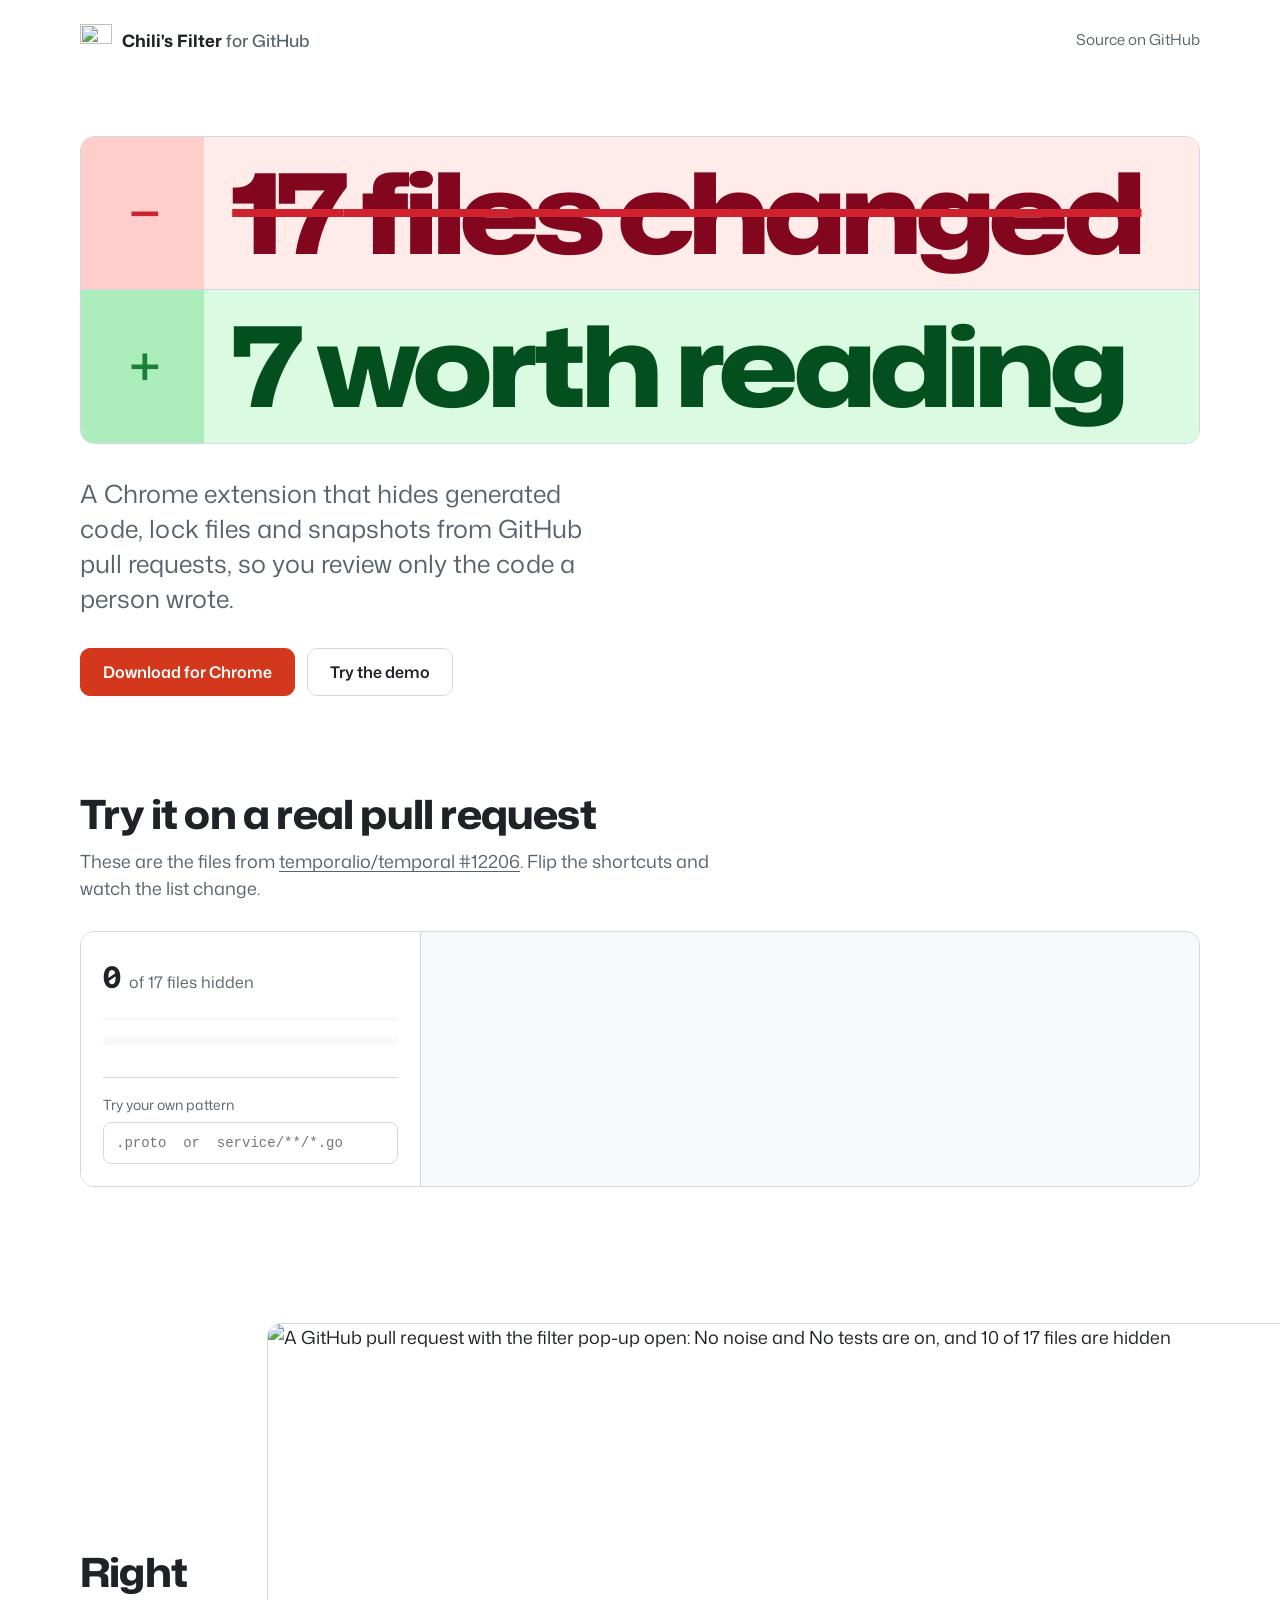
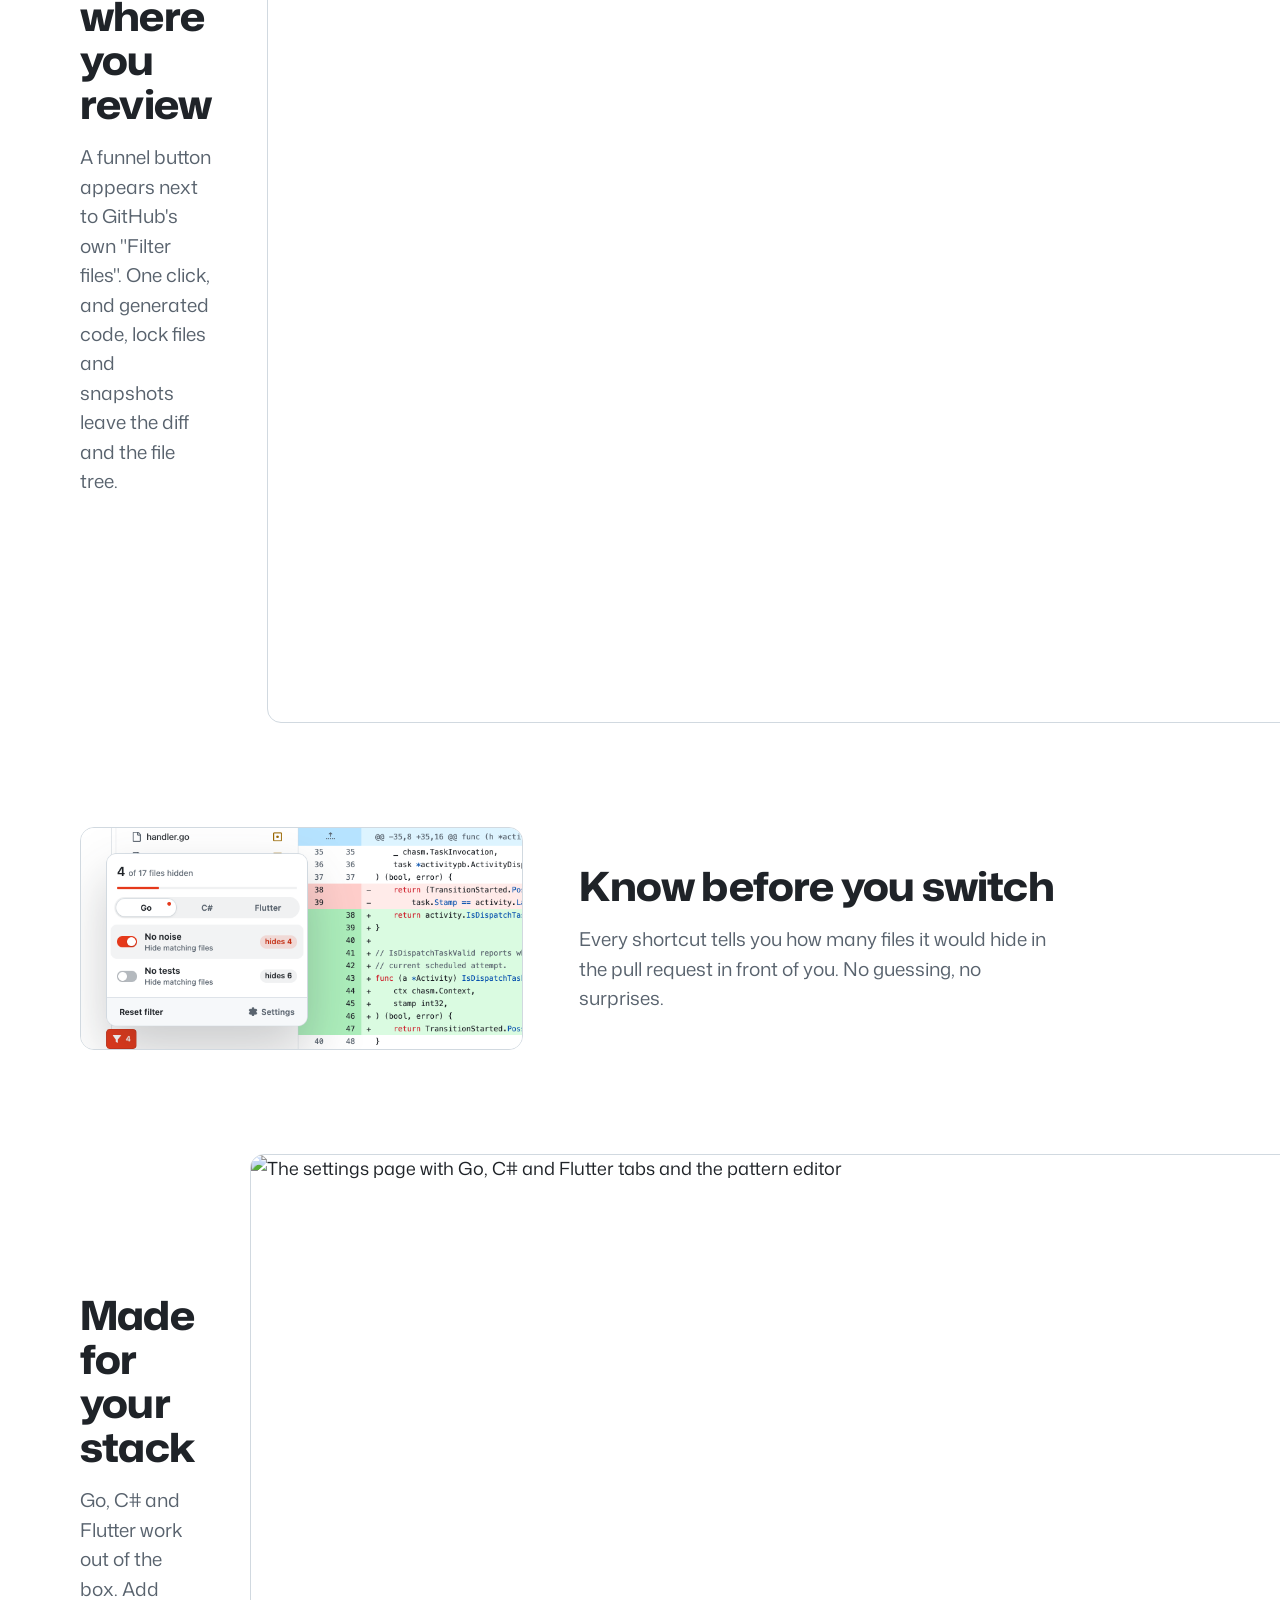
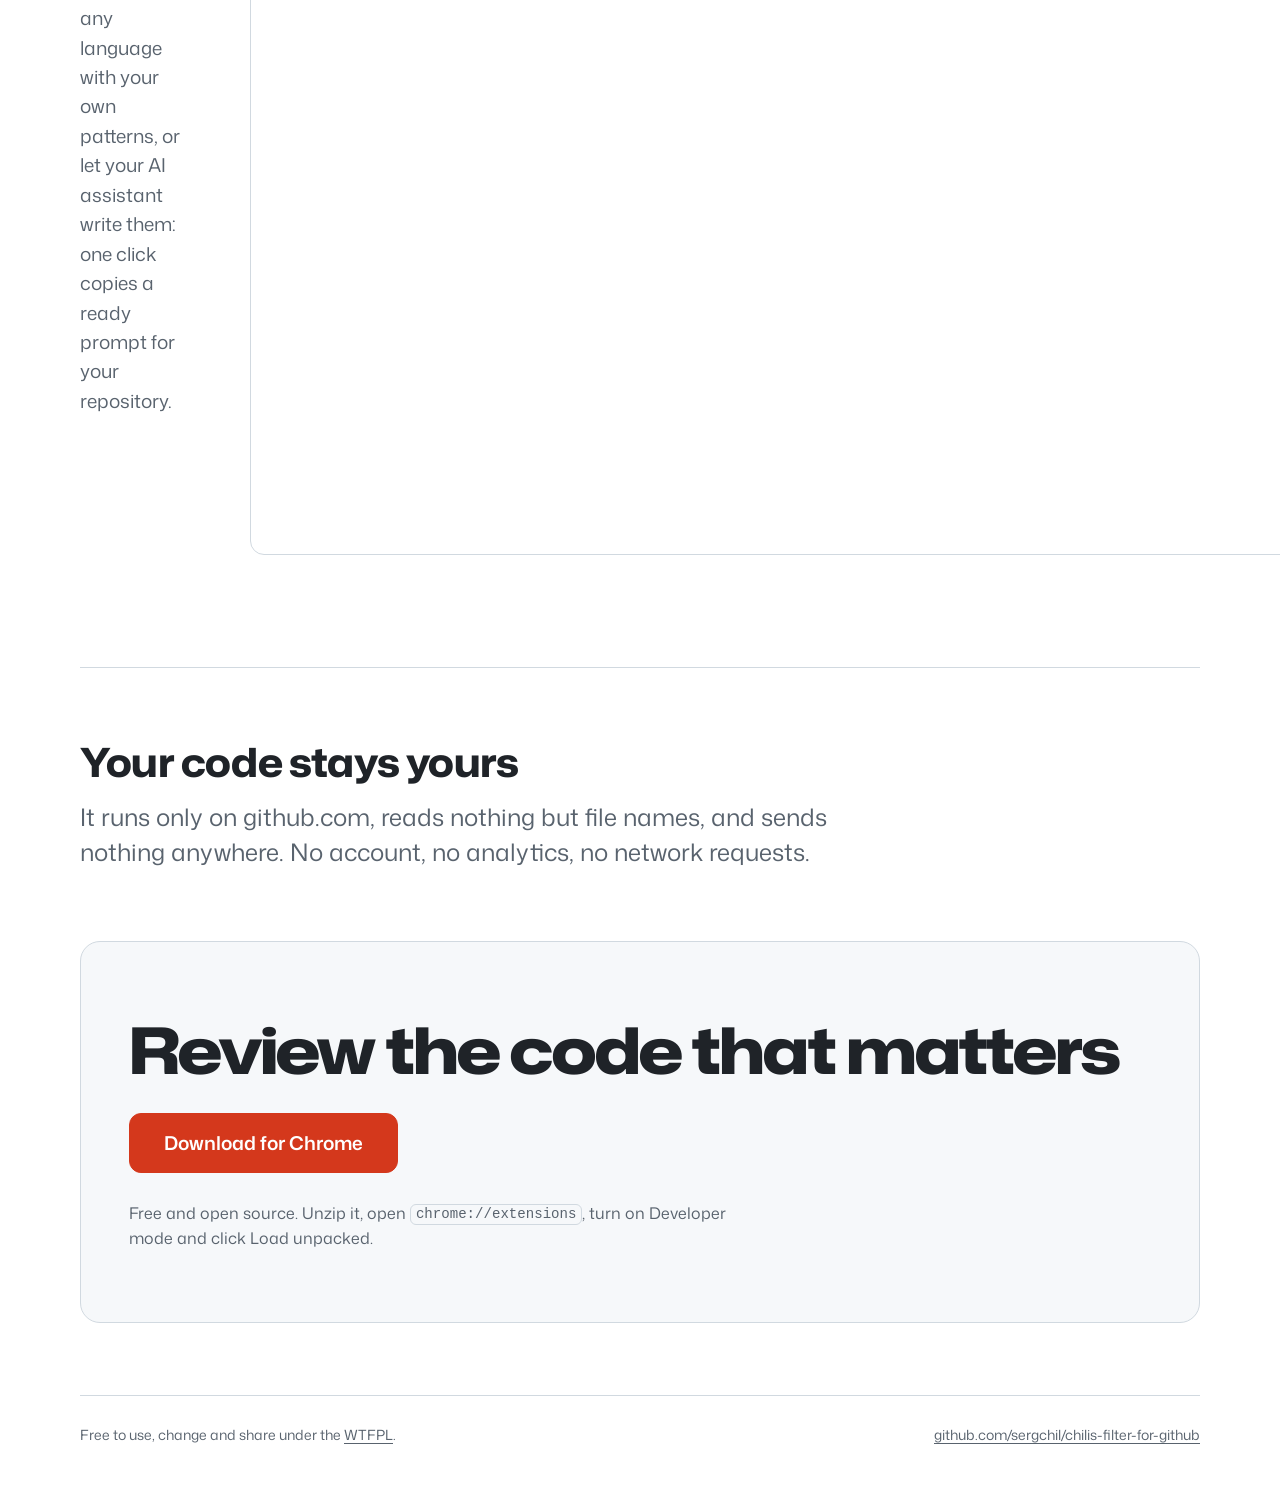
==== site/index.html @ 15dcffbd "Add a product page with a live demo, deployed to GitHub Pages The demo runs the extension's own shar" ====
<!doctype html>
<html lang="en">
<head>
  <meta charset="utf-8">
  <meta name="viewport" content="width=device-width, initial-scale=1">
  <title>Chili's Filter for GitHub</title>
  <meta name="description" content="A Chrome extension that hides generated code, lock files and snapshots from GitHub pull requests, so you review only the code a person wrote.">
  <link rel="icon" href="icons/icon.svg" type="image/svg+xml">
  <link rel="preconnect" href="https://fonts.googleapis.com">
  <link rel="preconnect" href="https://fonts.gstatic.com" crossorigin>
  <link href="https://fonts.googleapis.com/css2?family=Mona+Sans:wdth,wght@75..125,200..900&display=swap" rel="stylesheet">
  <link rel="stylesheet" href="style.css">
</head>
<body>
  <header class="top wrap">
    <a class="brand" href="./">
      <img src="icons/icon.svg" alt="" width="32" height="32">
      <span>Chili's Filter <span class="brand-for">for GitHub</span></span>
    </a>
    <a class="top-link" href="https://github.com/sergchil/chilis-filter-for-github">Source on GitHub</a>
  </header>

  <main>
    <section class="hero wrap" aria-labelledby="hero-title">
      <h1 id="hero-title" class="diff-title">
        <span class="diff-line del"><span class="sign" aria-hidden="true">−</span><span class="sr-only">Before: </span><span class="text"><span id="hero-total">17</span> files changed</span></span>
        <span class="diff-line add"><span class="sign" aria-hidden="true">+</span><span class="sr-only">After: </span><span class="text"><span id="hero-left">7</span> worth reading</span></span>
      </h1>
      <p class="lede">A Chrome extension that hides generated code, lock files and snapshots from GitHub pull requests, so you review only the code a person wrote.</p>
      <div class="actions">
        <a class="btn btn-primary" href="https://github.com/sergchil/chilis-filter-for-github/releases/latest">Download for Chrome</a>
        <a class="btn" href="#demo-title">Try the demo</a>
      </div>
    </section>

    <section class="demo wrap" aria-labelledby="demo-title">
      <div class="demo-head">
        <h2 id="demo-title">Try it on a real pull request</h2>
        <p>These are the files from <a id="demo-source" href="https://github.com/temporalio/temporal/pull/12206">temporalio/temporal #12206</a>. Flip the shortcuts and watch the list change.</p>
      </div>

      <div class="demo-box">
        <div class="panel" id="panel">
          <div class="panel-count" aria-live="polite"><b id="count-hidden">0</b> of <span id="count-total">17</span> files hidden</div>
          <div class="meter" aria-hidden="true"><span id="meter"></span></div>
          <div class="tabs" role="tablist" aria-label="Language" id="tabs"></div>
          <div class="rows" id="rows"></div>
          <label class="try">
            <span>Try your own pattern</span>
            <input id="custom" type="text" spellcheck="false" autocomplete="off" placeholder=".proto  or  service/**/*.go">
          </label>
        </div>

        <ol class="files" id="files" aria-label="Changed files"></ol>
      </div>
    </section>

    <section class="features wrap" aria-label="Features">
      <article class="feature">
        <div class="feature-text">
          <h2>Right where you review</h2>
          <p>A funnel button appears next to GitHub's own "Filter files". One click, and generated code, lock files and snapshots leave the diff and the file tree.</p>
        </div>
        <img src="screenshots/filtered.png" alt="A GitHub pull request with the filter pop-up open: No noise and No tests are on, and 10 of 17 files are hidden" width="1600" height="1000" loading="lazy">
      </article>

      <article class="feature">
        <div class="feature-text">
          <h2>Know before you switch</h2>
          <p>Every shortcut tells you how many files it would hide in the pull request in front of you. No guessing, no surprises.</p>
        </div>
        <img src="img/popup-close.png" alt="Close-up of the filter pop-up: No noise is on and hides 4 files, No tests would hide 6" width="1400" height="700" loading="lazy">
      </article>

      <article class="feature">
        <div class="feature-text">
          <h2>Made for your stack</h2>
          <p>Go, C# and Flutter work out of the box. Add any language with your own patterns, or let your AI assistant write them: one click copies a ready prompt for your repository.</p>
        </div>
        <img src="screenshots/settings.png" alt="The settings page with Go, C# and Flutter tabs and the pattern editor" width="1600" height="1000" loading="lazy">
      </article>
    </section>

    <section class="promise wrap" aria-labelledby="promise-title">
      <h2 id="promise-title">Your code stays yours</h2>
      <p>It runs only on github.com, reads nothing but file names, and sends nothing anywhere. No account, no analytics, no network requests.</p>
    </section>

    <section class="cta wrap" id="install" aria-labelledby="cta-title">
      <h2 id="cta-title">Review the code that matters</h2>
      <a class="btn btn-primary btn-big" href="https://github.com/sergchil/chilis-filter-for-github/releases/latest">Download for Chrome</a>
      <p class="cta-note">Free and open source. Unzip it, open <code>chrome://extensions</code>, turn on Developer mode and click Load unpacked.</p>
    </section>
  </main>

  <footer class="foot wrap">
    <span>Free to use, change and share under the <a href="https://github.com/sergchil/chilis-filter-for-github/blob/master/LICENSE">WTFPL</a>.</span>
    <a href="https://github.com/sergchil/chilis-filter-for-github">github.com/sergchil/chilis-filter-for-github</a>
  </footer>

  <script src="shared.js"></script>
  <script src="demo.js"></script>
</body>
</html>
---- site/style.css ----
/* GitHub's own palette for the page, chili red only for what you can press or switch. */
:root {
  --paper: #ffffff;
  --wash: #f6f8fa;
  --ink: #1f2328;
  --muted: #59636e;
  --rule: #d1d9e0;
  --chili: #d4381c;
  --chili-press: #b42d14;
  --chili-soft: #fff0ec;
  --del: #cf222e;
  --del-bg: #ffebe9;
  --del-sign: #ffcecb;
  --add: #1a7f37;
  --add-bg: #dafbe1;
  --add-sign: #aceebb;
  --sans: "Mona Sans", ui-sans-serif, system-ui, -apple-system, "Segoe UI", sans-serif;
  --mono: ui-monospace, SFMono-Regular, "SF Mono", Menlo, Consolas, monospace;
  --wrap: 1120px;
}

* { box-sizing: border-box; }
html { -webkit-text-size-adjust: 100%; scroll-behavior: smooth; }
body {
  margin: 0;
  background: var(--paper);
  color: var(--ink);
  font: 400 18px/1.55 var(--sans);
  font-variation-settings: "wdth" 100;
}
img { display: block; max-width: 100%; height: auto; }
a { color: inherit; text-underline-offset: 3px; }
a:focus-visible, button:focus-visible, input:focus-visible {
  outline: 2px solid var(--chili);
  outline-offset: 3px;
  border-radius: 6px;
}
code { font: 0.88em var(--mono); background: var(--wash); border: 1px solid var(--rule); border-radius: 6px; padding: 0.1em 0.35em; }
h1, h2 { margin: 0; font-weight: 750; letter-spacing: -0.02em; }
h2 { font-size: clamp(28px, 3.6vw, 40px); line-height: 1.1; font-variation-settings: "wdth" 112; }
p { margin: 0; }

.wrap { width: min(100% - 48px, var(--wrap)); margin-inline: auto; }
.sr-only { position: absolute; width: 1px; height: 1px; overflow: hidden; clip: rect(0 0 0 0); white-space: nowrap; }

/* ---------- top bar ---------- */
.top { display: flex; align-items: center; justify-content: space-between; padding: 24px 0; }
.brand { display: flex; align-items: center; gap: 10px; text-decoration: none; font-weight: 700; font-size: 17px; }
.brand-for { color: var(--muted); font-weight: 500; }
.top-link { font-size: 15px; color: var(--muted); text-decoration: none; }
.top-link:hover { color: var(--ink); text-decoration: underline; }

/* ---------- hero: the headline is a diff ---------- */
.hero { padding: 56px 0 72px; }
.diff-title {
  display: grid;
  font-size: clamp(44px, 9vw, 112px);
  line-height: 1;
  font-weight: 800;
  font-variation-settings: "wdth" 125;
  letter-spacing: -0.035em;
  border: 1px solid var(--rule);
  border-radius: 14px;
  overflow: hidden;
}
.diff-line { display: grid; grid-template-columns: 1.1em 1fr; align-items: center; }
.diff-line .sign {
  align-self: stretch;
  display: grid;
  place-items: center;
  font-size: 0.5em;
  font-weight: 500;
  font-variation-settings: "wdth" 100;
}
.diff-line .text { padding: 0.16em 0.3em 0.2em 0.25em; }
.del { background: var(--del-bg); color: #82071e; }
.del .sign { background: var(--del-sign); color: var(--del); }
.del .text { text-decoration: line-through; text-decoration-thickness: 0.07em; text-decoration-color: var(--del); }
.add { background: var(--add-bg); color: #044f1e; border-top: 1px solid var(--rule); }
.add .sign { background: var(--add-sign); color: var(--add); }

.lede { margin-top: 32px; max-width: 34ch; font-size: clamp(20px, 2.2vw, 25px); line-height: 1.4; color: var(--muted); }
.actions { display: flex; flex-wrap: wrap; gap: 12px; margin-top: 32px; }

.btn {
  display: inline-flex; align-items: center; justify-content: center;
  min-height: 48px; padding: 0 22px;
  border: 1px solid var(--rule); border-radius: 10px;
  background: var(--paper); color: var(--ink);
  font: 600 16px var(--sans); text-decoration: none;
}
.btn:hover { background: var(--wash); }
.btn-primary { background: var(--chili); border-color: var(--chili); color: #fff; }
.btn-primary:hover { background: var(--chili-press); border-color: var(--chili-press); }
.btn-big { min-height: 60px; padding: 0 34px; font-size: 19px; border-radius: 12px; }

/* One load moment: the old count is struck out, then the new line lands. */
@media (prefers-reduced-motion: no-preference) {
  .del .text { animation: strike 0.7s 0.3s both cubic-bezier(.6,0,.2,1); }
  .add { animation: land 0.6s 0.95s both cubic-bezier(.2,.8,.2,1); }
  @keyframes strike { from { text-decoration-color: transparent; } to { text-decoration-color: var(--del); } }
  @keyframes land { from { opacity: 0; transform: translateY(-12px); } to { opacity: 1; transform: none; } }
}

/* ---------- live demo ---------- */
.demo { padding: 24px 0 96px; }
.demo-head { max-width: 60ch; margin-bottom: 28px; }
.demo-head p { margin-top: 12px; color: var(--muted); }

.demo-box {
  display: grid;
  grid-template-columns: 340px 1fr;
  gap: 0;
  border: 1px solid var(--rule);
  border-radius: 14px;
  overflow: hidden;
  background: var(--wash);
}

.demo-box > * { min-width: 0; }
.panel { padding: 22px; background: var(--paper); border-right: 1px solid var(--rule); display: flex; flex-direction: column; gap: 16px; }
.panel-count { font-size: 16px; color: var(--muted); }
.panel-count b { font-size: 30px; color: var(--ink); font-weight: 750; margin-right: 4px; font-variant-numeric: tabular-nums; }
.meter { height: 4px; border-radius: 4px; background: var(--wash); overflow: hidden; }
.meter span { display: block; height: 100%; width: 0; background: var(--chili); transition: width 0.35s ease; }

.tabs { display: flex; padding: 4px; gap: 4px; background: var(--wash); border-radius: 10px; }
.tab {
  flex: 1; min-width: 0; min-height: 36px; border: 0; border-radius: 7px; background: transparent;
  font: 600 15px var(--sans); color: var(--muted); cursor: pointer;
}
.tab[aria-selected="true"] { background: var(--paper); color: var(--ink); box-shadow: 0 0 0 1px var(--rule); }

.rows { display: flex; flex-direction: column; gap: 4px; }
.row {
  display: grid; grid-template-columns: auto 1fr auto; align-items: center; gap: 12px;
  width: 100%; padding: 10px; border: 0; border-radius: 10px; background: transparent;
  text-align: left; font: inherit; color: inherit; cursor: pointer;
}
.row:hover { background: var(--wash); }
.switch { position: relative; width: 38px; height: 22px; border-radius: 22px; background: #c8d1da; transition: background 0.2s; }
.switch::after {
  content: ""; position: absolute; top: 3px; left: 3px; width: 16px; height: 16px; border-radius: 50%;
  background: #fff; box-shadow: 0 1px 2px rgba(31, 35, 40, 0.25); transition: transform 0.2s;
}
.row.is-on .switch { background: var(--chili); }
.row.is-on .switch::after { transform: translateX(16px); }
.row-text { display: flex; flex-direction: column; line-height: 1.25; }
.row-label { font-weight: 650; font-size: 16px; }
.row-sub { font-size: 13px; color: var(--muted); }
.row-count { font-size: 13px; font-weight: 600; padding: 3px 9px; border-radius: 20px; background: var(--wash); color: var(--ink); white-space: nowrap; }
.row.is-on .row-count { background: var(--chili-soft); color: var(--chili-press); }
.row-count.is-zero { color: var(--muted); font-weight: 500; }

.try { display: flex; flex-direction: column; gap: 6px; margin-top: auto; padding-top: 16px; border-top: 1px solid var(--rule); font-size: 14px; color: var(--muted); }
.try input {
  width: 100%; min-height: 42px; padding: 0 12px; border: 1px solid var(--rule); border-radius: 8px;
  font: 14px var(--mono); color: var(--ink); background: var(--paper);
}

.files { list-style: none; margin: 0; padding: 14px; font: 14px/1.4 var(--mono); }
.file {
  display: flex; min-width: 0; padding: 9px 12px; margin-bottom: 4px;
  background: var(--paper); border: 1px solid var(--rule); border-radius: 8px;
  max-height: 60px; overflow: hidden;
  transition: max-height 0.3s ease, opacity 0.25s ease, padding 0.3s ease, margin 0.3s ease, border-color 0.3s;
}
.file-dir { color: var(--muted); overflow: hidden; text-overflow: ellipsis; white-space: nowrap; flex: 0 1 auto; min-width: 0; }
.file-name { flex: 0 0 auto; font-weight: 600; }
.file.is-hidden { max-height: 0; opacity: 0; padding-block: 0; margin-bottom: 0; border-color: transparent; }

/* ---------- features ---------- */
.features { display: flex; flex-direction: column; gap: 104px; padding: 40px 0 112px; }
.feature { display: grid; grid-template-columns: 5fr 7fr; gap: 56px; align-items: center; }
.feature:nth-child(even) .feature-text { order: 2; }
.feature-text p { margin-top: 16px; color: var(--muted); max-width: 40ch; font-size: 19px; }
.feature img { border: 1px solid var(--rule); border-radius: 14px; }

/* ---------- promise and closing call ---------- */
.promise { padding: 72px 0; border-top: 1px solid var(--rule); }
.promise p { margin-top: 16px; max-width: 52ch; font-size: clamp(20px, 2.2vw, 24px); line-height: 1.45; color: var(--muted); }

.cta {
  margin-bottom: 72px; padding: 72px 48px;
  display: flex; flex-direction: column; align-items: flex-start; gap: 28px;
  background: var(--wash); border: 1px solid var(--rule); border-radius: 20px;
}
.cta h2 { font-size: clamp(36px, 5.5vw, 64px); font-variation-settings: "wdth" 125; font-weight: 800; letter-spacing: -0.03em; }
.cta-note { color: var(--muted); font-size: 16px; max-width: 60ch; }

.foot { display: flex; flex-wrap: wrap; justify-content: space-between; gap: 12px; padding: 28px 0 40px; border-top: 1px solid var(--rule); font-size: 14px; color: var(--muted); }

/* ---------- small screens ---------- */
@media (max-width: 860px) {
  .demo-box { grid-template-columns: minmax(0, 1fr); }
  .panel { border-right: 0; border-bottom: 1px solid var(--rule); }
  .feature { grid-template-columns: 1fr; gap: 24px; }
  .feature:nth-child(even) .feature-text { order: 0; }
  .features { gap: 72px; }
  .cta { padding: 48px 24px; }
}
@media (max-width: 520px) {
  body { font-size: 17px; }
  .hero { padding: 24px 0 48px; }
  .files { font-size: 12.5px; }
}
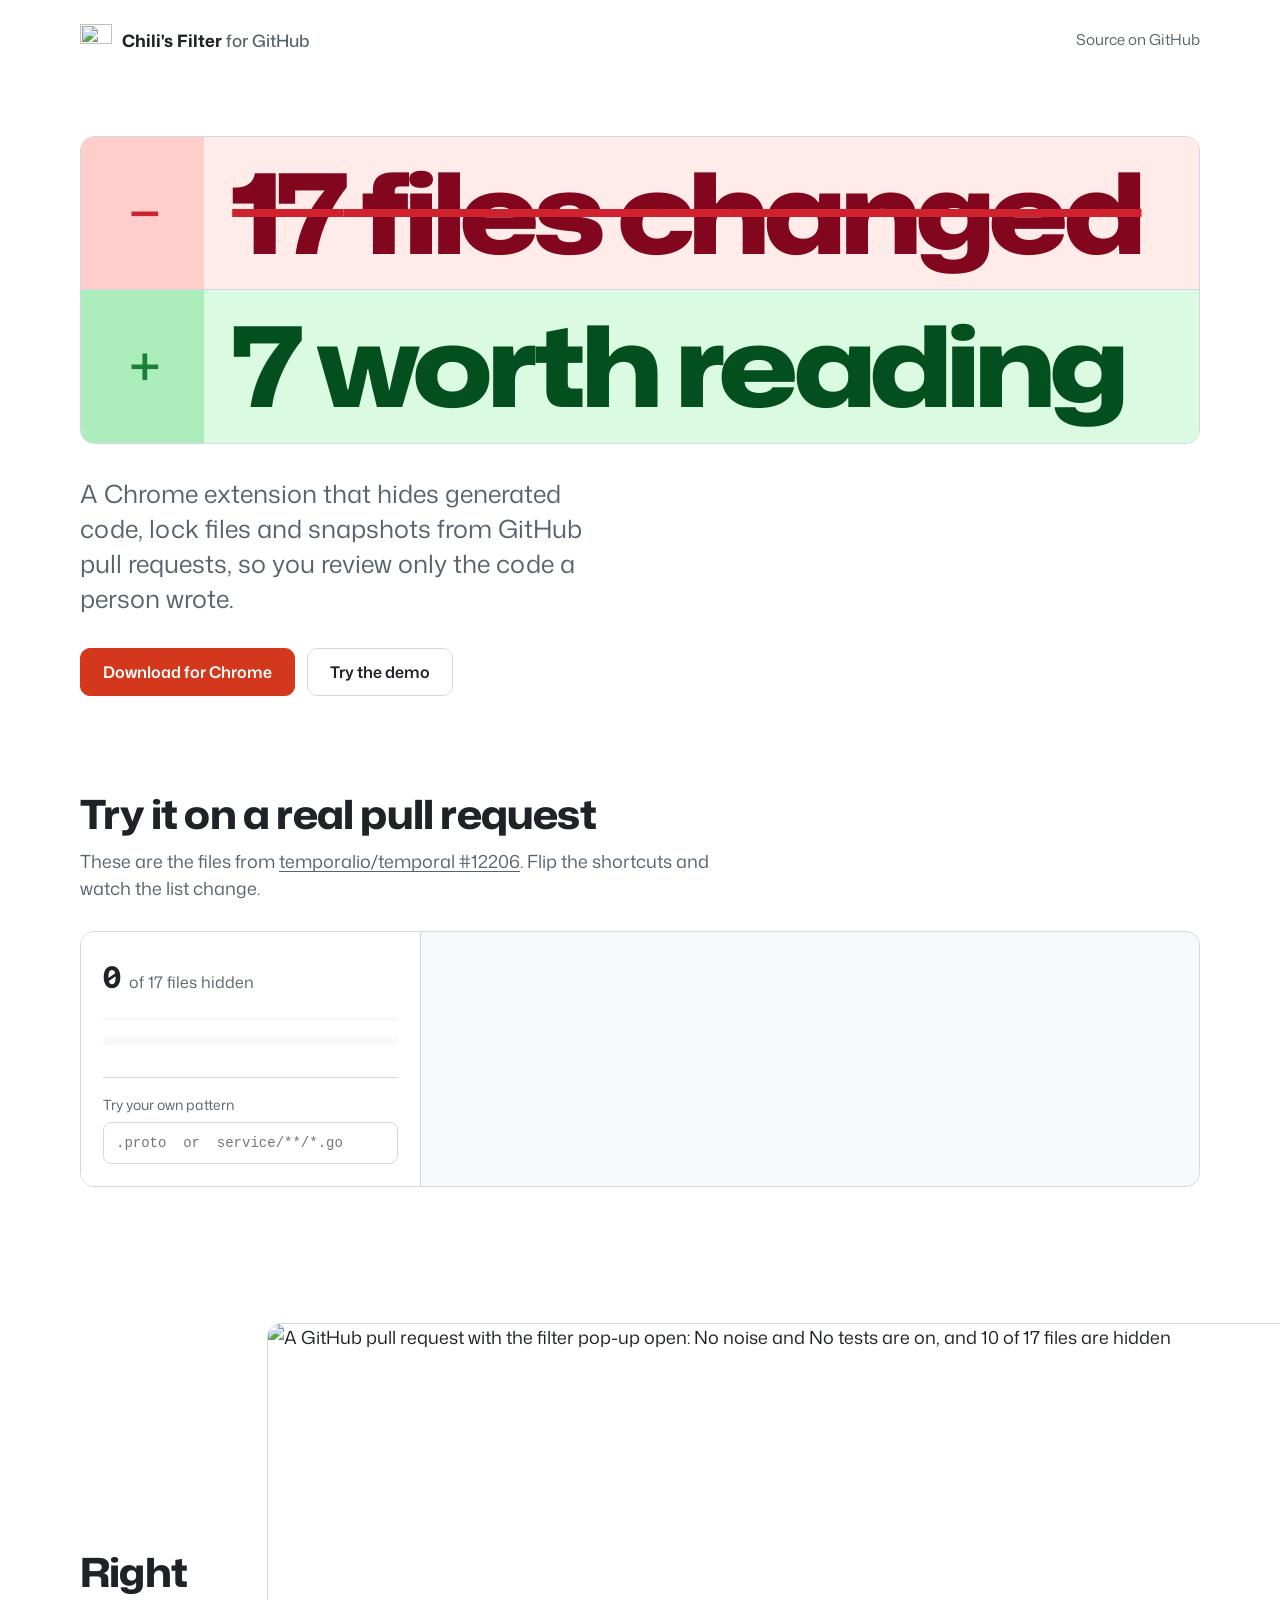
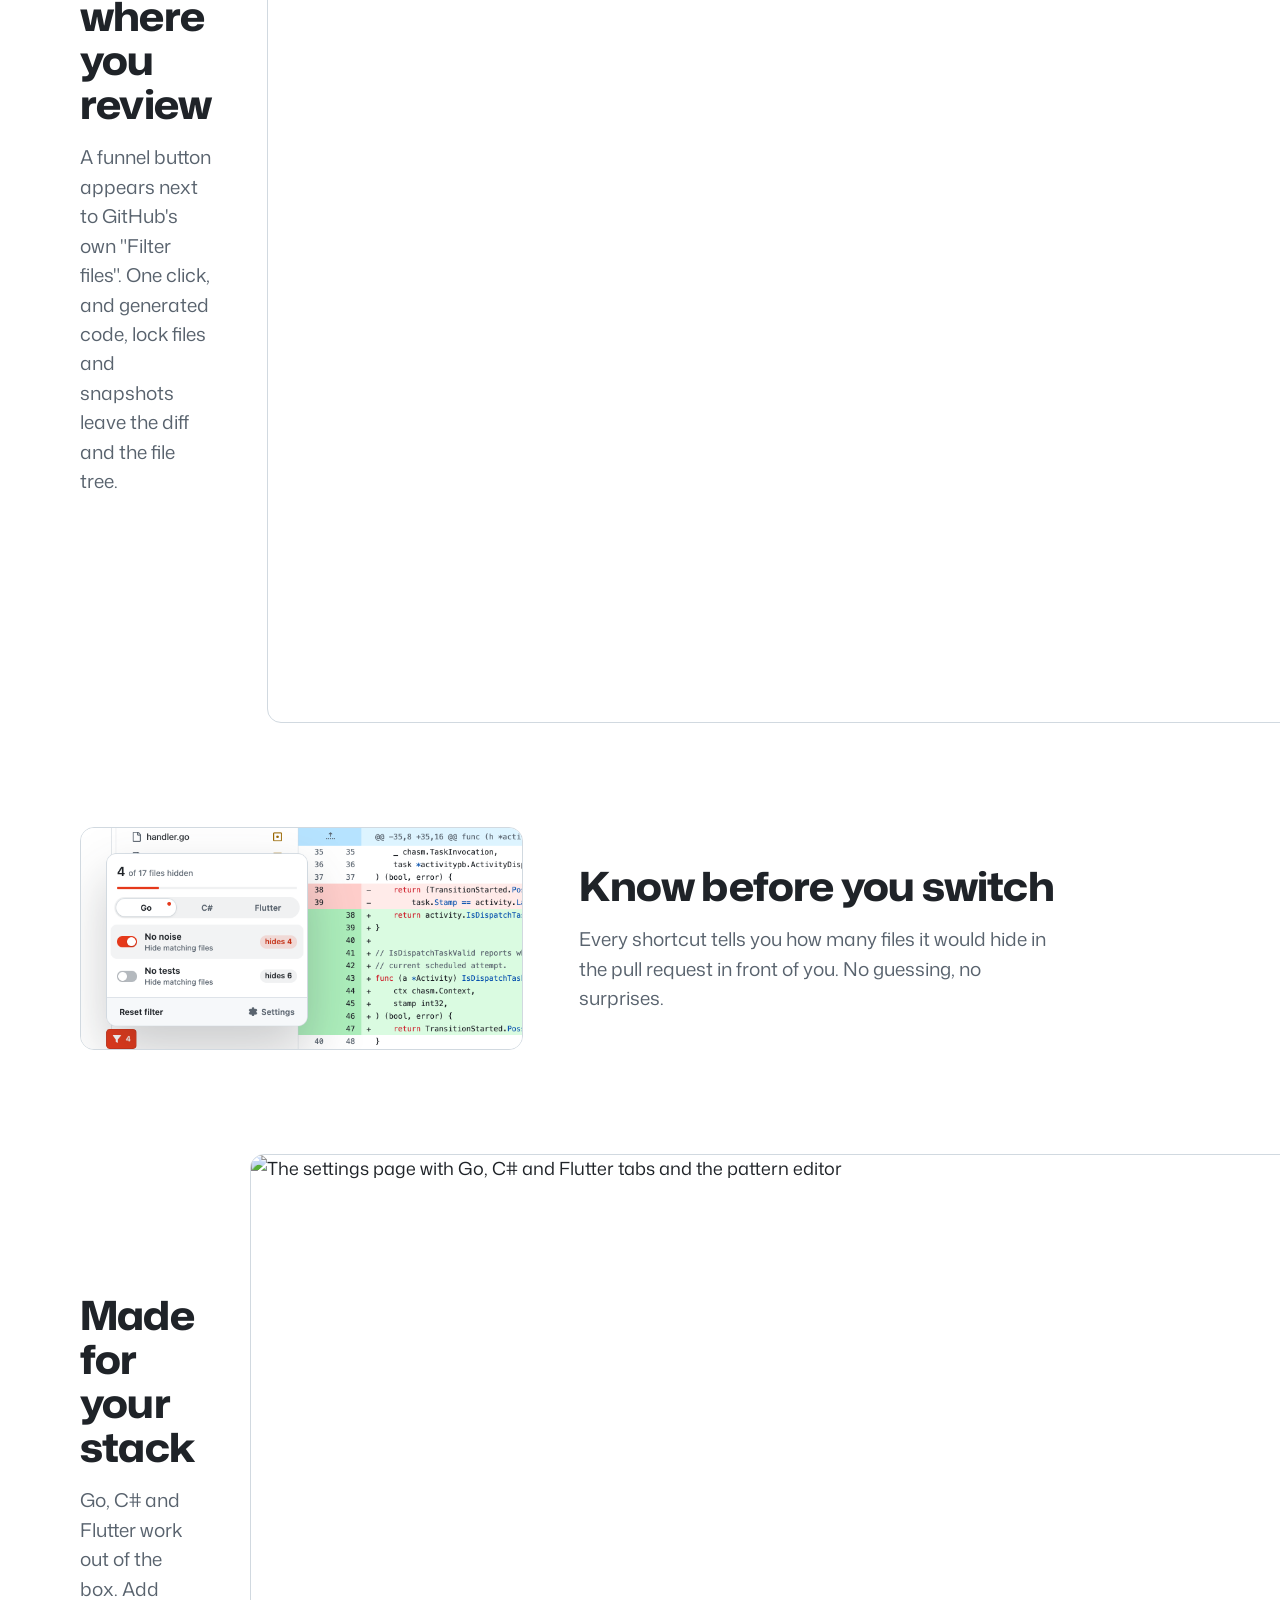
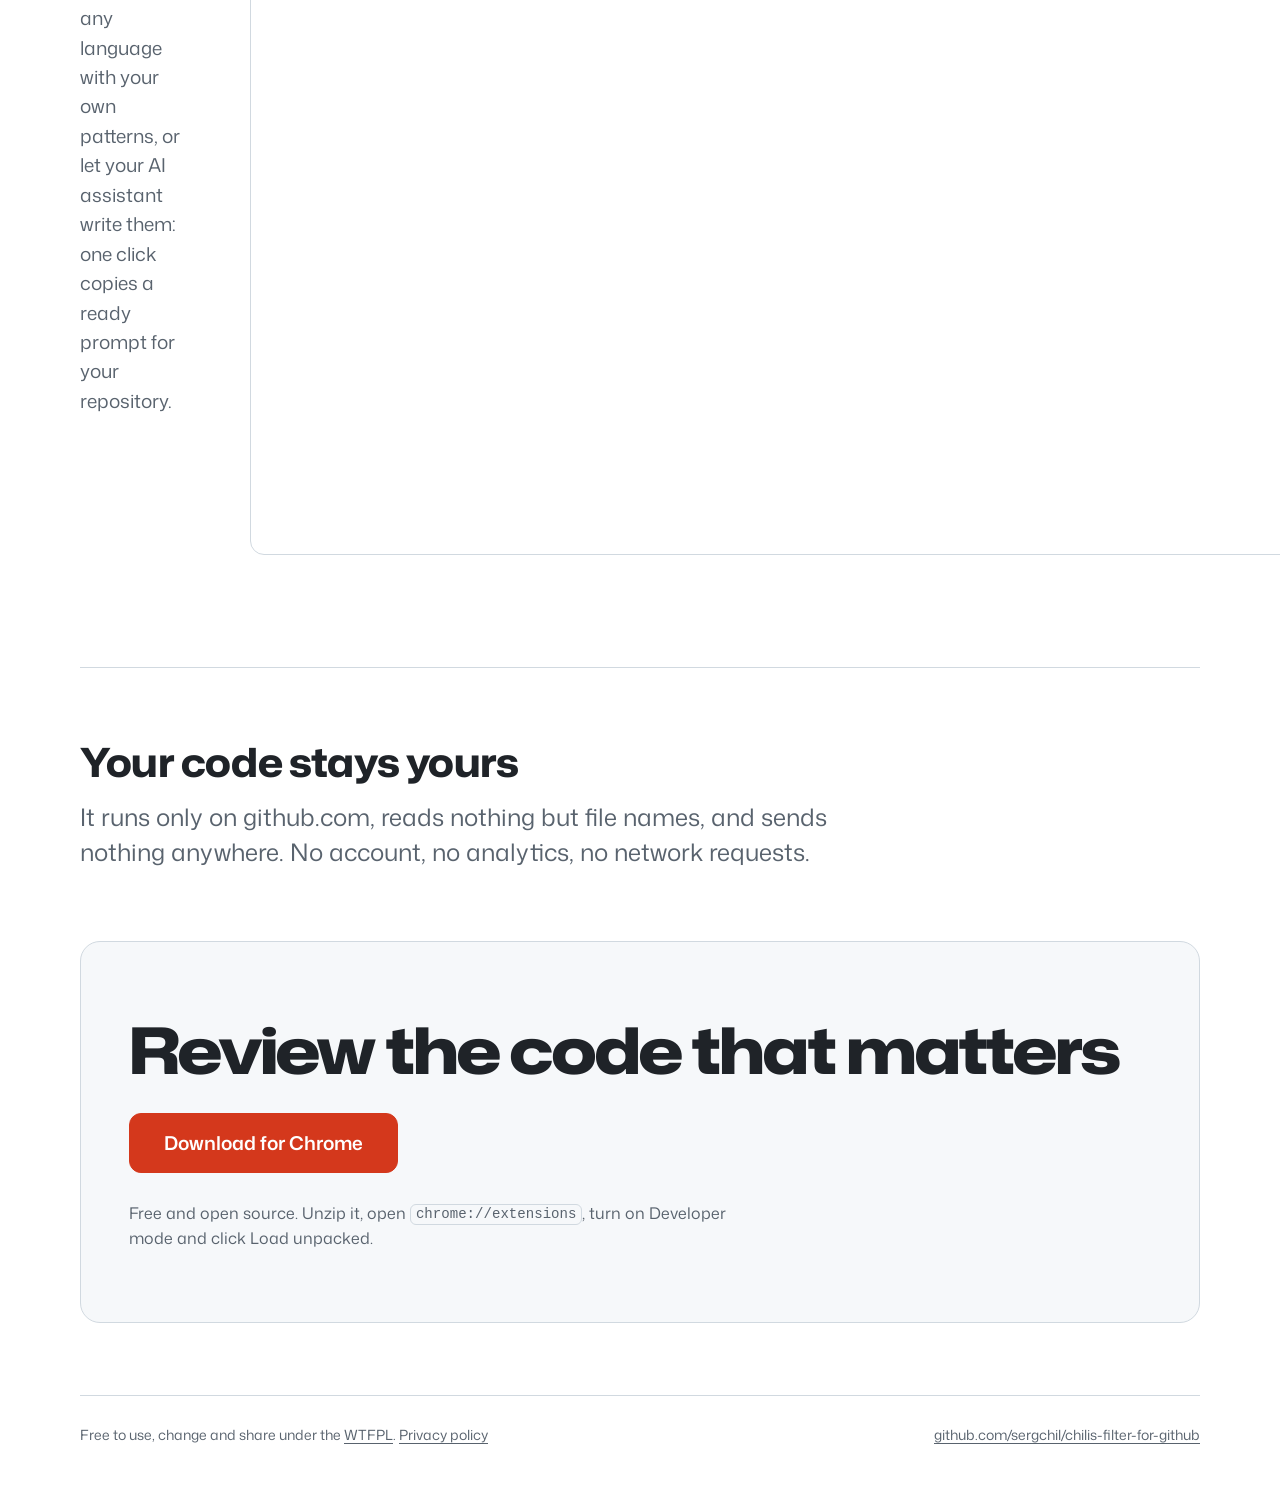
==== commit f220df03: "Add a privacy policy page and the Chrome Web Store listing assets Co-Authored-By: Claude <noreply@an" ====
--- a/site/index.html
+++ b/site/index.html
@@ -94,7 +94,7 @@
   </main>
 
   <footer class="foot wrap">
-    <span>Free to use, change and share under the <a href="https://github.com/sergchil/chilis-filter-for-github/blob/master/LICENSE">WTFPL</a>.</span>
+    <span>Free to use, change and share under the <a href="https://github.com/sergchil/chilis-filter-for-github/blob/master/LICENSE">WTFPL</a>. <a href="privacy.html">Privacy policy</a></span>
     <a href="https://github.com/sergchil/chilis-filter-for-github">github.com/sergchil/chilis-filter-for-github</a>
   </footer>
 
--- a/site/style.css
+++ b/site/style.css
@@ -204,3 +204,10 @@
   .hero { padding: 24px 0 48px; }
   .files { font-size: 12.5px; }
 }
+
+/* ---------- privacy policy ---------- */
+.legal { max-width: 68ch; padding: 40px 0 96px; }
+.legal h1 { font-size: clamp(36px, 5vw, 56px); font-variation-settings: "wdth" 120; }
+.legal h2 { font-size: 24px; margin-top: 40px; font-variation-settings: "wdth" 100; }
+.legal p { margin-top: 12px; color: var(--muted); }
+.legal .legal-date { font-size: 15px; }
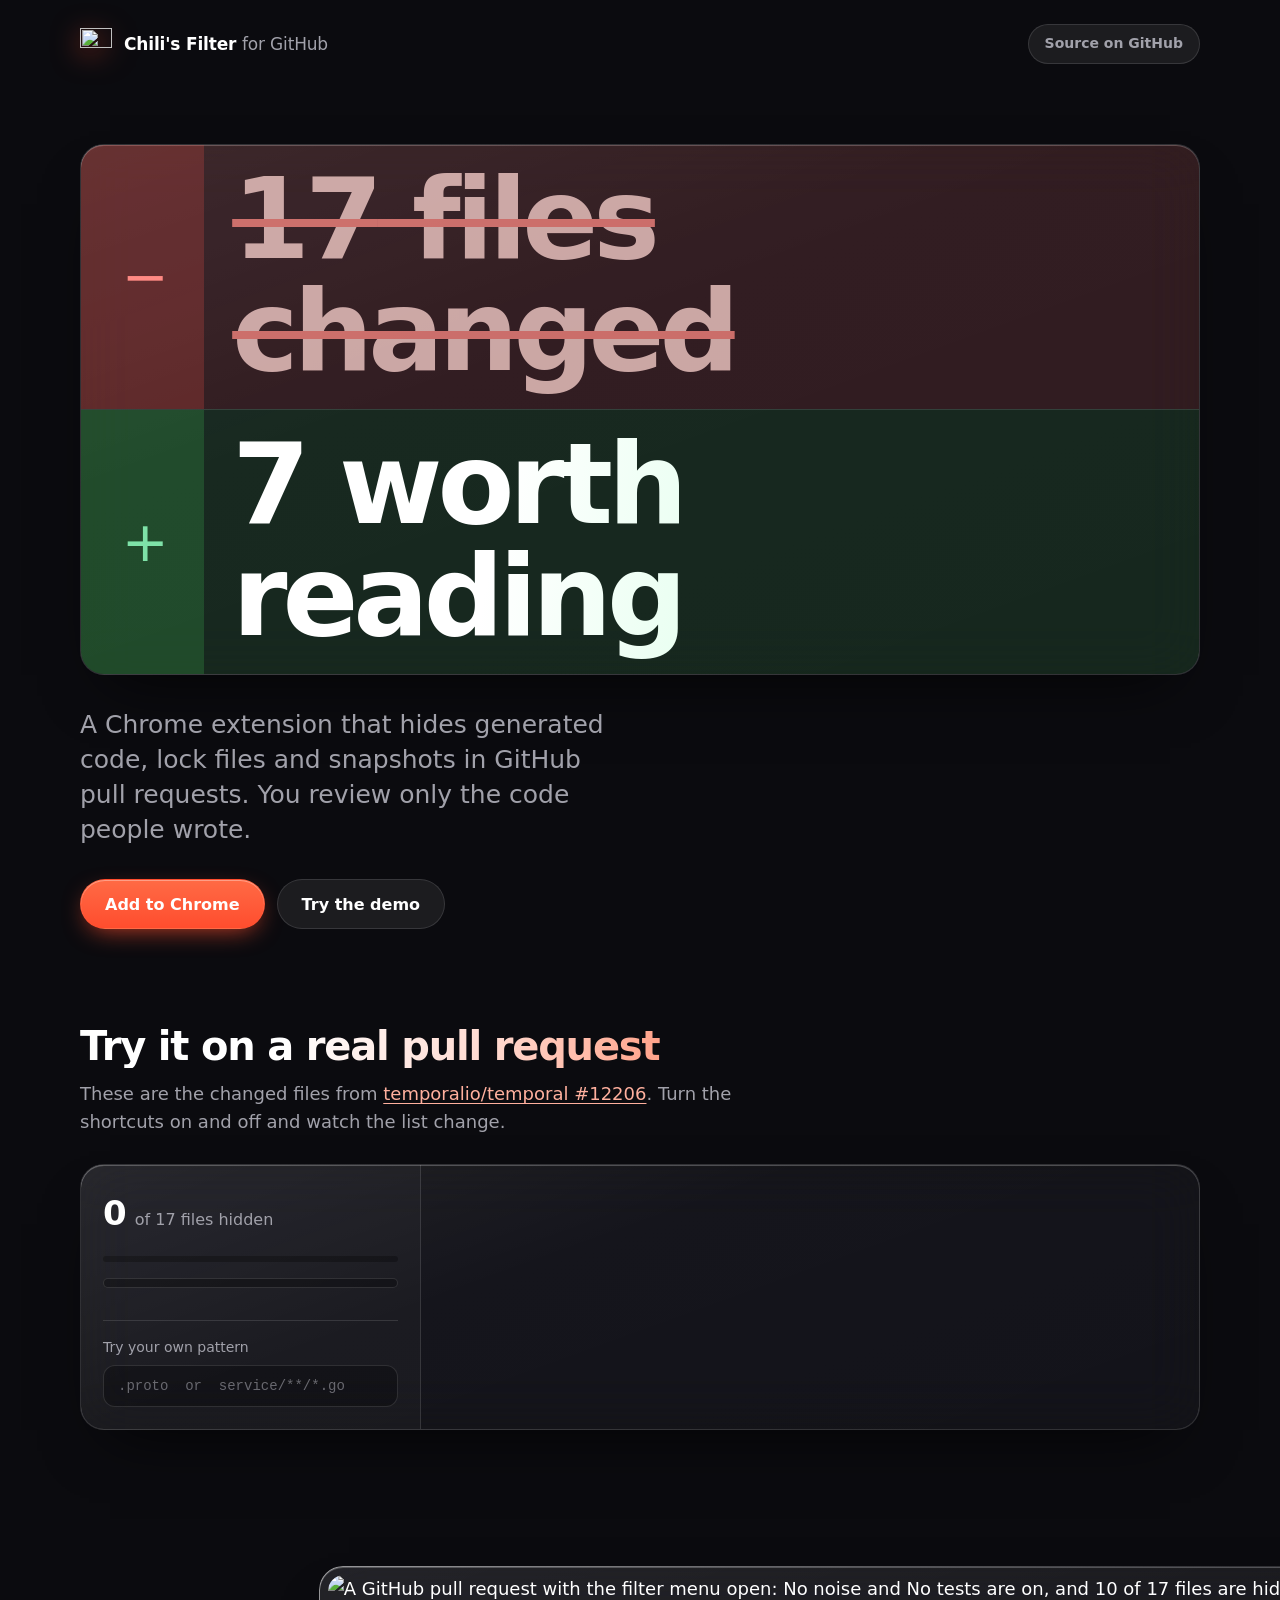
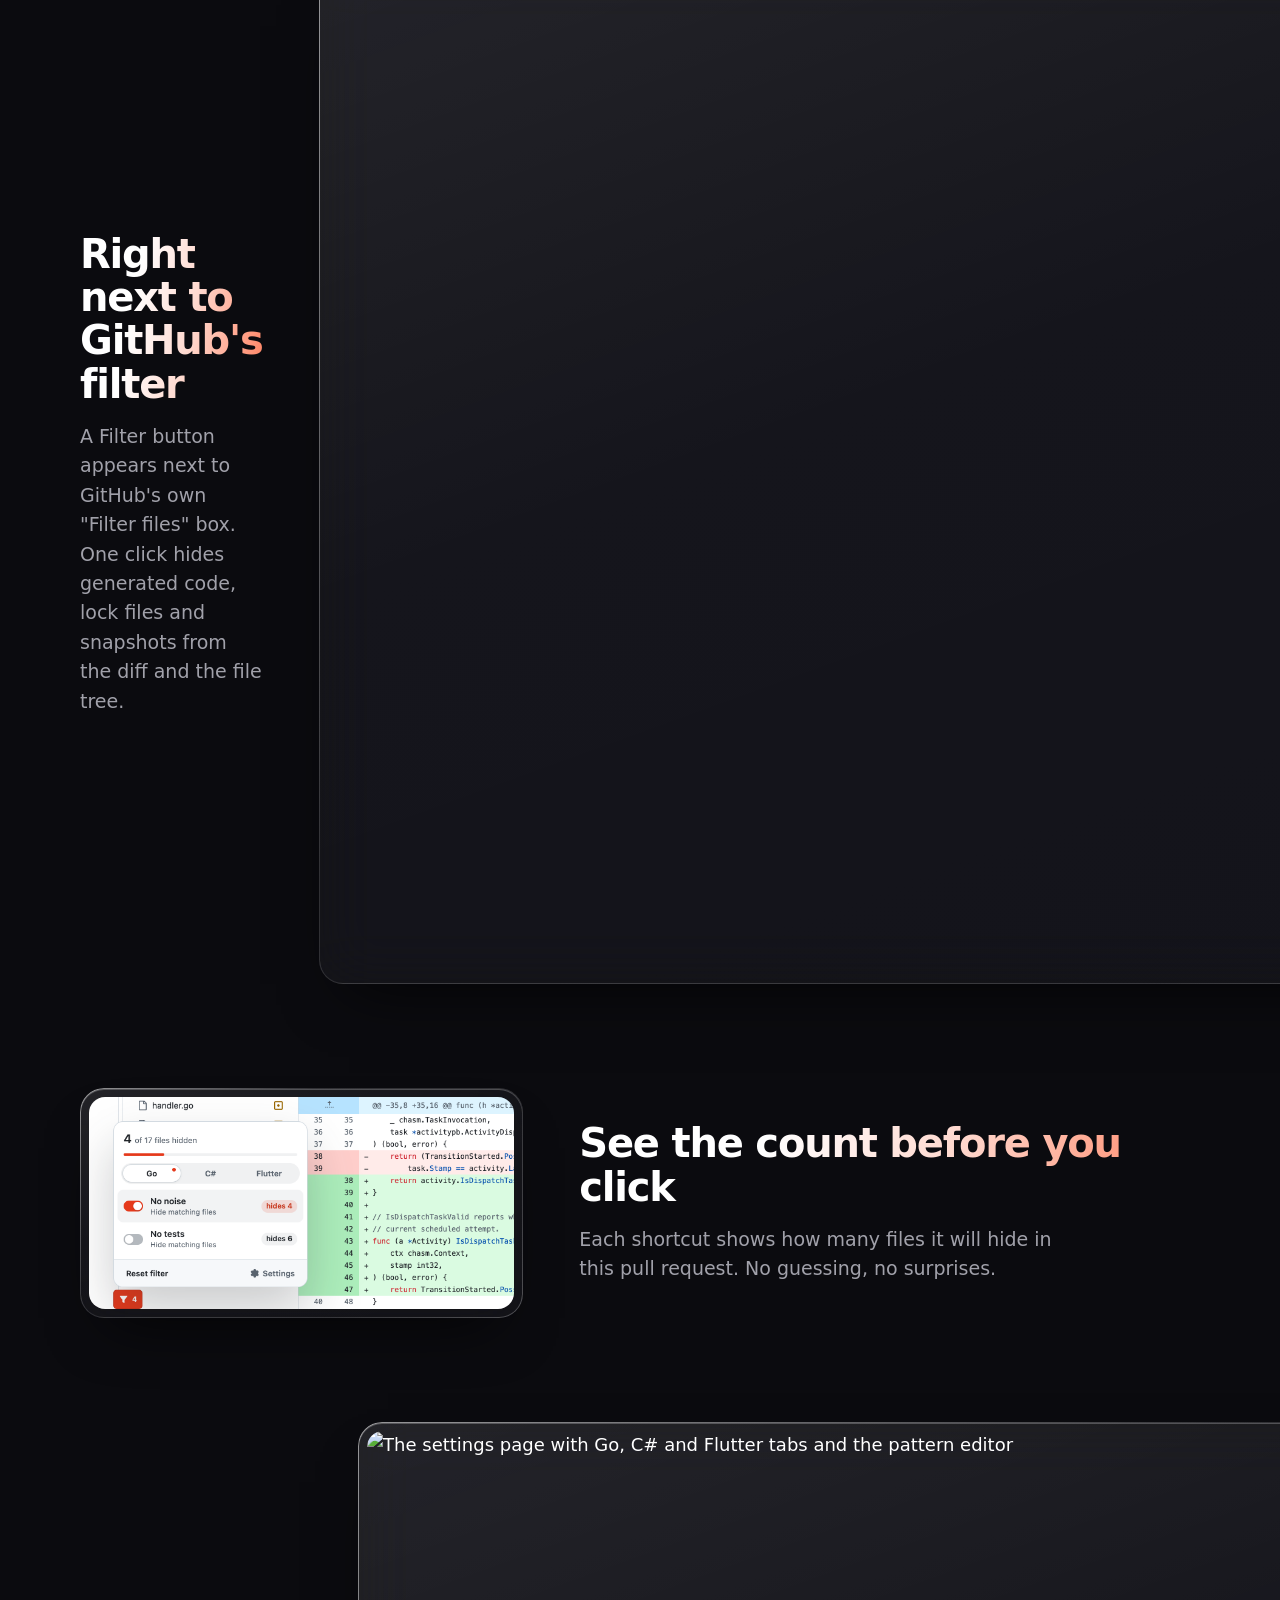
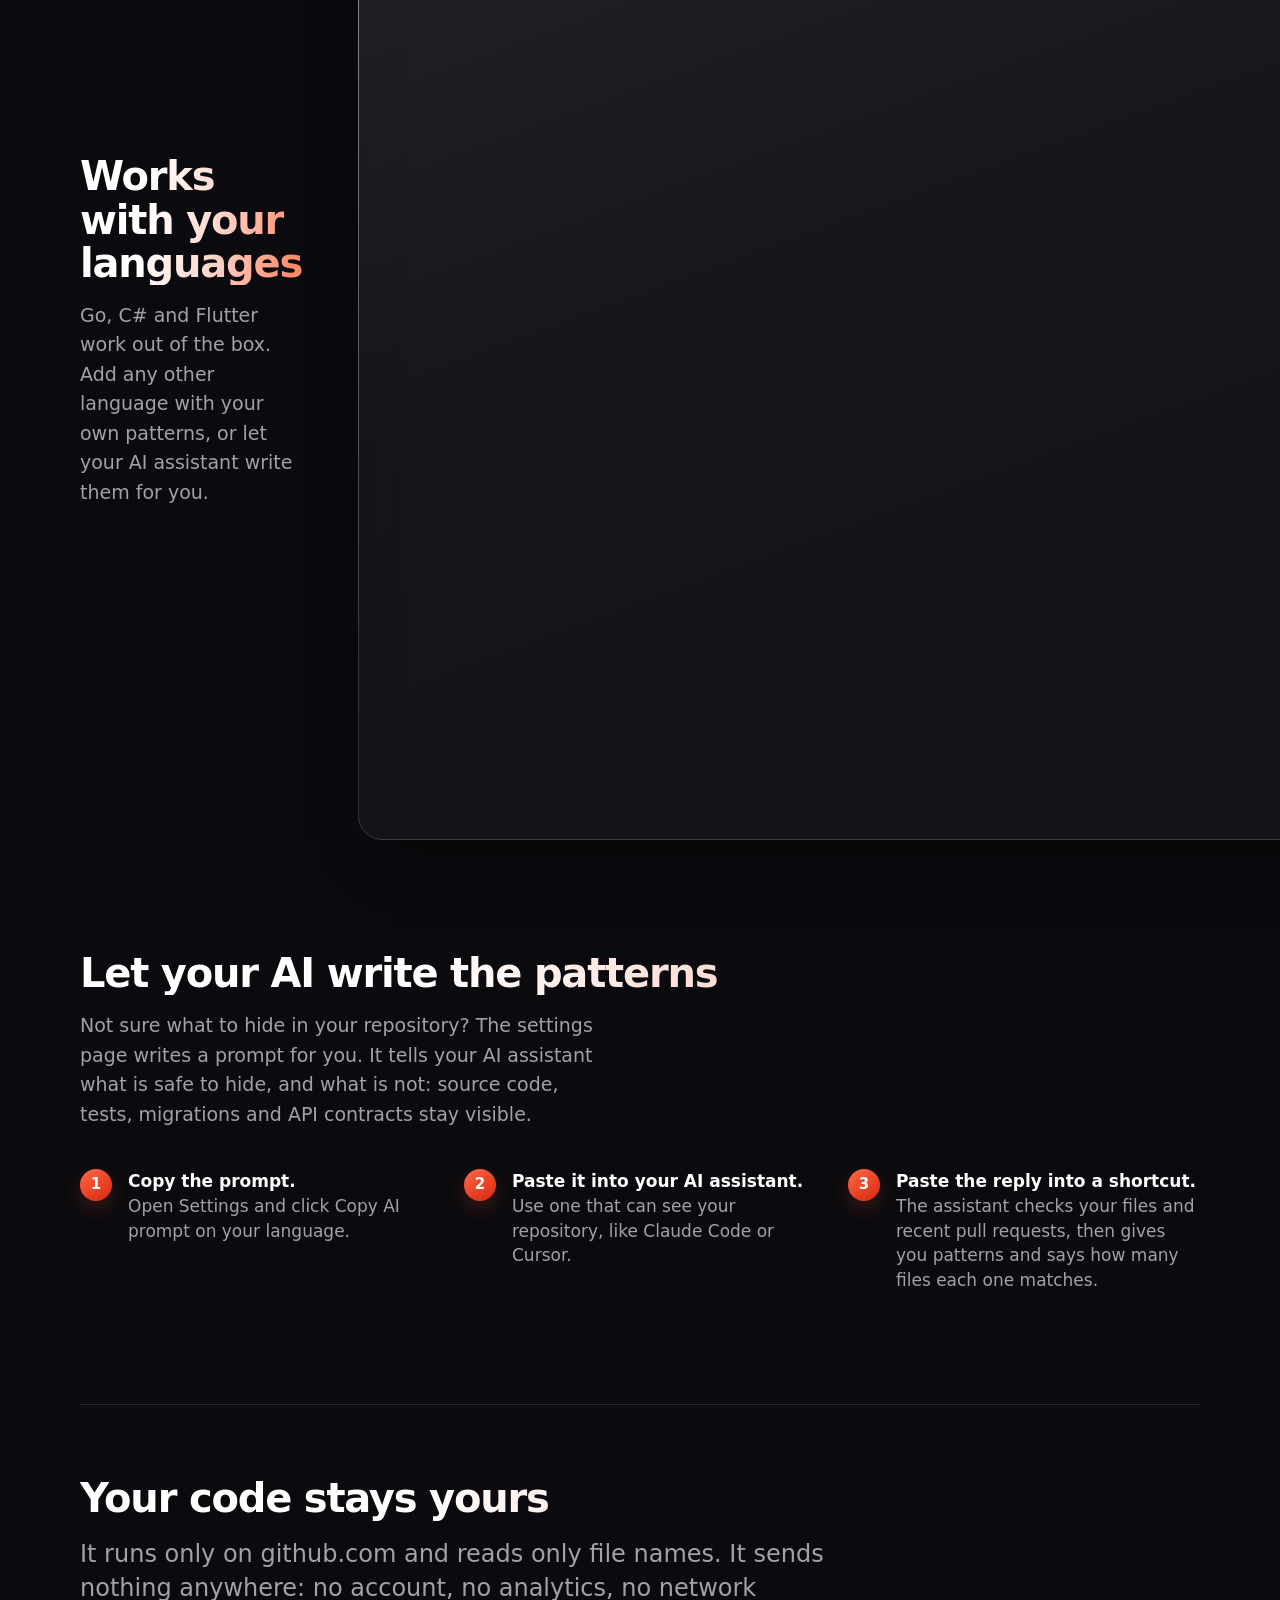
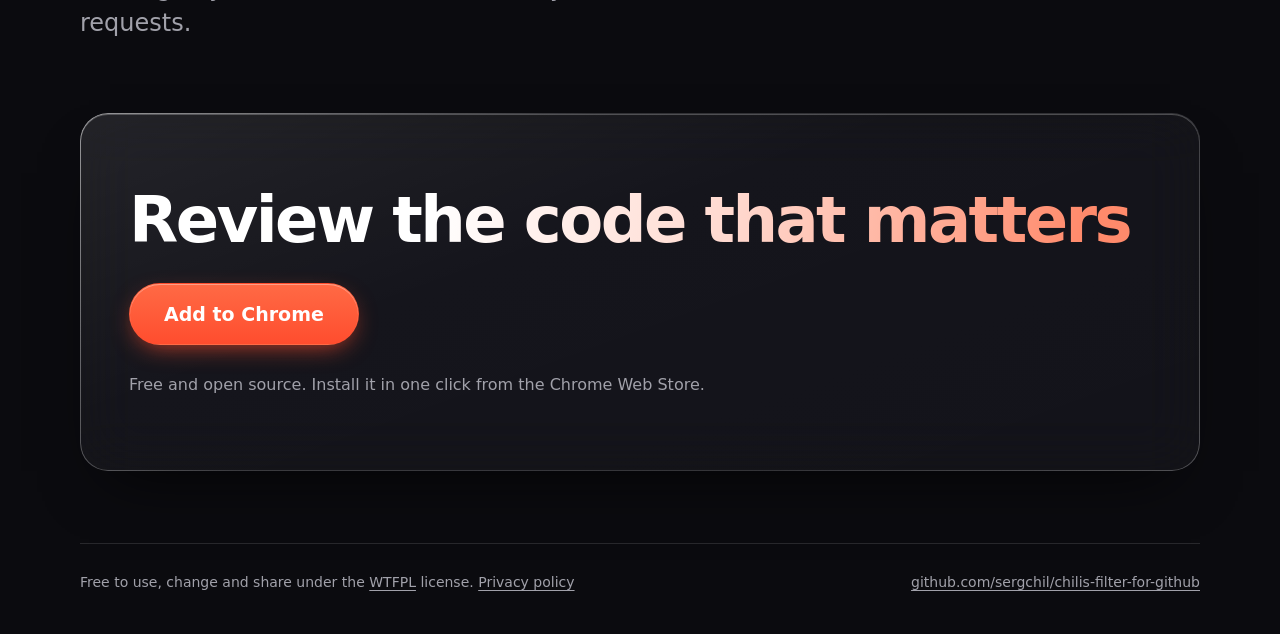
==== commit 7979103c: "Restyle the product page in the Liquid dark theme and link to the Chrome Web Store Add to Chrome now" ====
--- a/site/index.html
+++ b/site/index.html
@@ -1,17 +1,16 @@
 <!doctype html>
-<html lang="en">
+<html lang="en" data-style="liquid" data-mode="dark">
 <head>
   <meta charset="utf-8">
   <meta name="viewport" content="width=device-width, initial-scale=1">
   <title>Chili's Filter for GitHub</title>
   <meta name="description" content="A Chrome extension that hides generated code, lock files and snapshots from GitHub pull requests, so you review only the code a person wrote.">
   <link rel="icon" href="icons/icon.svg" type="image/svg+xml">
-  <link rel="preconnect" href="https://fonts.googleapis.com">
-  <link rel="preconnect" href="https://fonts.gstatic.com" crossorigin>
-  <link href="https://fonts.googleapis.com/css2?family=Mona+Sans:wdth,wght@75..125,200..900&display=swap" rel="stylesheet">
   <link rel="stylesheet" href="style.css">
+  <script>document.documentElement.classList.add('js')</script>
 </head>
 <body>
+  <canvas id="liquid" aria-hidden="true"></canvas>
   <header class="top wrap">
     <a class="brand" href="./">
       <img src="icons/icon.svg" alt="" width="32" height="32">
@@ -22,24 +21,24 @@
 
   <main>
     <section class="hero wrap" aria-labelledby="hero-title">
-      <h1 id="hero-title" class="diff-title">
+      <h1 id="hero-title" class="diff-title glass">
         <span class="diff-line del"><span class="sign" aria-hidden="true">−</span><span class="sr-only">Before: </span><span class="text"><span id="hero-total">17</span> files changed</span></span>
         <span class="diff-line add"><span class="sign" aria-hidden="true">+</span><span class="sr-only">After: </span><span class="text"><span id="hero-left">7</span> worth reading</span></span>
       </h1>
-      <p class="lede">A Chrome extension that hides generated code, lock files and snapshots from GitHub pull requests, so you review only the code a person wrote.</p>
+      <p class="lede">A Chrome extension that hides generated code, lock files and snapshots in GitHub pull requests. You review only the code people wrote.</p>
       <div class="actions">
-        <a class="btn btn-primary" href="https://github.com/sergchil/chilis-filter-for-github/releases/latest">Download for Chrome</a>
+        <a class="btn btn-primary" href="https://chromewebstore.google.com/detail/chilis-filter-for-github/hpaepibhcijjhkebjapefikodkkkcjif">Add to Chrome</a>
         <a class="btn" href="#demo-title">Try the demo</a>
       </div>
     </section>
 
     <section class="demo wrap" aria-labelledby="demo-title">
-      <div class="demo-head">
+      <div class="demo-head reveal">
         <h2 id="demo-title">Try it on a real pull request</h2>
-        <p>These are the files from <a id="demo-source" href="https://github.com/temporalio/temporal/pull/12206">temporalio/temporal #12206</a>. Flip the shortcuts and watch the list change.</p>
+        <p>These are the changed files from <a id="demo-source" href="https://github.com/temporalio/temporal/pull/12206">temporalio/temporal #12206</a>. Turn the shortcuts on and off and watch the list change.</p>
       </div>
 
-      <div class="demo-box">
+      <div class="demo-box glass reveal">
         <div class="panel" id="panel">
           <div class="panel-count" aria-live="polite"><b id="count-hidden">0</b> of <span id="count-total">17</span> files hidden</div>
           <div class="meter" aria-hidden="true"><span id="meter"></span></div>
@@ -56,49 +55,63 @@
     </section>
 
     <section class="features wrap" aria-label="Features">
-      <article class="feature">
+      <article class="feature reveal">
         <div class="feature-text">
-          <h2>Right where you review</h2>
-          <p>A funnel button appears next to GitHub's own "Filter files". One click, and generated code, lock files and snapshots leave the diff and the file tree.</p>
+          <h2>Right next to GitHub's filter</h2>
+          <p>A Filter button appears next to GitHub's own "Filter files" box. One click hides generated code, lock files and snapshots from the diff and the file tree.</p>
         </div>
-        <img src="screenshots/filtered.png" alt="A GitHub pull request with the filter pop-up open: No noise and No tests are on, and 10 of 17 files are hidden" width="1600" height="1000" loading="lazy">
+        <div class="shot glass"><img src="screenshots/filtered.png" alt="A GitHub pull request with the filter menu open: No noise and No tests are on, and 10 of 17 files are hidden" width="1600" height="1000" loading="lazy"></div>
       </article>
 
-      <article class="feature">
+      <article class="feature reveal">
         <div class="feature-text">
-          <h2>Know before you switch</h2>
-          <p>Every shortcut tells you how many files it would hide in the pull request in front of you. No guessing, no surprises.</p>
+          <h2>See the count before you click</h2>
+          <p>Each shortcut shows how many files it will hide in this pull request. No guessing, no surprises.</p>
         </div>
-        <img src="img/popup-close.png" alt="Close-up of the filter pop-up: No noise is on and hides 4 files, No tests would hide 6" width="1400" height="700" loading="lazy">
+        <div class="shot glass"><img src="img/popup-close.png" alt="Close-up of the filter menu: No noise is on and hides 4 files, No tests would hide 6" width="1400" height="700" loading="lazy"></div>
       </article>
 
-      <article class="feature">
+      <article class="feature reveal">
         <div class="feature-text">
-          <h2>Made for your stack</h2>
-          <p>Go, C# and Flutter work out of the box. Add any language with your own patterns, or let your AI assistant write them: one click copies a ready prompt for your repository.</p>
+          <h2>Works with your languages</h2>
+          <p>Go, C# and Flutter work out of the box. Add any other language with your own patterns, or let your AI assistant write them for you.</p>
         </div>
-        <img src="screenshots/settings.png" alt="The settings page with Go, C# and Flutter tabs and the pattern editor" width="1600" height="1000" loading="lazy">
+        <div class="shot glass"><img src="screenshots/settings.png" alt="The settings page with Go, C# and Flutter tabs and the pattern editor" width="1600" height="1000" loading="lazy"></div>
       </article>
     </section>
 
-    <section class="promise wrap" aria-labelledby="promise-title">
-      <h2 id="promise-title">Your code stays yours</h2>
-      <p>It runs only on github.com, reads nothing but file names, and sends nothing anywhere. No account, no analytics, no network requests.</p>
+    <section class="ai wrap reveal" aria-labelledby="ai-title">
+      <div class="ai-text">
+        <h2 id="ai-title">Let your AI write the patterns</h2>
+        <p>Not sure what to hide in your repository? The settings page writes a prompt for you. It tells your AI assistant what is safe to hide, and what is not: source code, tests, migrations and API contracts stay visible.</p>
+        <ol class="steps">
+          <li><b>Copy the prompt.</b> Open Settings and click Copy AI prompt on your language.</li>
+          <li><b>Paste it into your AI assistant.</b> Use one that can see your repository, like Claude Code or Cursor.</li>
+          <li><b>Paste the reply into a shortcut.</b> The assistant checks your files and recent pull requests, then gives you patterns and says how many files each one matches.</li>
+        </ol>
+      </div>
     </section>
 
-    <section class="cta wrap" id="install" aria-labelledby="cta-title">
+    <section class="promise wrap reveal" aria-labelledby="promise-title">
+      <h2 id="promise-title">Your code stays yours</h2>
+      <p>It runs only on github.com and reads only file names. It sends nothing anywhere: no account, no analytics, no network requests.</p>
+    </section>
+
+    <section class="cta glass wrap reveal" id="install" aria-labelledby="cta-title">
       <h2 id="cta-title">Review the code that matters</h2>
-      <a class="btn btn-primary btn-big" href="https://github.com/sergchil/chilis-filter-for-github/releases/latest">Download for Chrome</a>
-      <p class="cta-note">Free and open source. Unzip it, open <code>chrome://extensions</code>, turn on Developer mode and click Load unpacked.</p>
+      <a class="btn btn-primary btn-big" href="https://chromewebstore.google.com/detail/chilis-filter-for-github/hpaepibhcijjhkebjapefikodkkkcjif">Add to Chrome</a>
+      <p class="cta-note">Free and open source. Install it in one click from the Chrome Web Store.</p>
     </section>
   </main>
 
   <footer class="foot wrap">
-    <span>Free to use, change and share under the <a href="https://github.com/sergchil/chilis-filter-for-github/blob/master/LICENSE">WTFPL</a>. <a href="privacy.html">Privacy policy</a></span>
+    <span>Free to use, change and share under the <a href="https://github.com/sergchil/chilis-filter-for-github/blob/master/LICENSE">WTFPL</a> license. <a href="privacy.html">Privacy policy</a></span>
     <a href="https://github.com/sergchil/chilis-filter-for-github">github.com/sergchil/chilis-filter-for-github</a>
   </footer>
 
   <script src="shared.js"></script>
   <script src="demo.js"></script>
+  <script src="liquid.js"></script>
+  <script src="reveal.js"></script>
 </body>
 </html>
--- a/site/style.css
+++ b/site/style.css
@@ -1,54 +1,105 @@
-/* GitHub's own palette for the page, chili red only for what you can press or switch. */
+/* The settings page's Liquid dark theme: frosted glass over a slow chili-red flow (liquid.js). */
 :root {
-  --paper: #ffffff;
-  --wash: #f6f8fa;
-  --ink: #1f2328;
-  --muted: #59636e;
-  --rule: #d1d9e0;
-  --chili: #d4381c;
-  --chili-press: #b42d14;
-  --chili-soft: #fff0ec;
-  --del: #cf222e;
-  --del-bg: #ffebe9;
-  --del-sign: #ffcecb;
-  --add: #1a7f37;
-  --add-bg: #dafbe1;
-  --add-sign: #aceebb;
-  --sans: "Mona Sans", ui-sans-serif, system-ui, -apple-system, "Segoe UI", sans-serif;
-  --mono: ui-monospace, SFMono-Regular, "SF Mono", Menlo, Consolas, monospace;
+  color-scheme: dark;
+  --bg: #0b0b0f;
+  --surface: linear-gradient(160deg, rgba(255, 255, 255, 0.1), rgba(255, 255, 255, 0.045) 40%, rgba(255, 255, 255, 0.035));
+  --surface-2: rgba(255, 255, 255, 0.07);
+  --surface-3: rgba(255, 255, 255, 0.16);
+  --inset: rgba(0, 0, 0, 0.28);
+  --border: rgba(255, 255, 255, 0.12);
+  --text: #ffffff;
+  --muted: #a1a1aa;
+  --faint: rgba(161, 161, 170, 0.6);
+  --accent: #ff4d2e;
+  --accent-soft: rgba(255, 77, 46, 0.2);
+  --accent-soft-fg: #ffb09e;
+  --glow: 0 8px 24px -8px rgba(255, 77, 46, 0.8);
+  --glow-big: 0 14px 40px -10px rgba(255, 77, 46, 0.9);
+  --blur: blur(28px) saturate(170%);
+  --shadow-card: inset 0 1px 0 rgba(255, 255, 255, 0.24), 0 30px 60px -30px rgba(0, 0, 0, 0.8);
+  --rim: linear-gradient(135deg, rgba(255, 255, 255, 0.5), transparent 35%, transparent 70%, rgba(255, 255, 255, 0.16));
+  --h-fill: linear-gradient(100deg, #fff 30%, #ffd9cf 60%, #ff8a6b 95%);
+  --del: #ff8a84;
+  --del-bg: rgba(248, 81, 73, 0.12);
+  --del-sign: rgba(248, 81, 73, 0.22);
+  --add: #7ee2a8;
+  --add-bg: rgba(46, 160, 67, 0.14);
+  --add-sign: rgba(63, 185, 80, 0.24);
+  --ease: cubic-bezier(0.22, 1, 0.36, 1);
+  --sans: -apple-system, BlinkMacSystemFont, "SF Pro Display", "Inter", "Segoe UI", system-ui, sans-serif;
+  --mono: "SF Mono", ui-monospace, "JetBrains Mono", Menlo, Consolas, monospace;
   --wrap: 1120px;
 }
 
 * { box-sizing: border-box; }
-html { -webkit-text-size-adjust: 100%; scroll-behavior: smooth; }
+html { -webkit-text-size-adjust: 100%; scroll-behavior: smooth; background: var(--bg); }
 body {
   margin: 0;
-  background: var(--paper);
-  color: var(--ink);
+  color: var(--text);
   font: 400 18px/1.55 var(--sans);
-  font-variation-settings: "wdth" 100;
+  -webkit-font-smoothing: antialiased;
 }
 img { display: block; max-width: 100%; height: auto; }
 a { color: inherit; text-underline-offset: 3px; }
 a:focus-visible, button:focus-visible, input:focus-visible {
-  outline: 2px solid var(--chili);
+  outline: 2px solid var(--accent);
   outline-offset: 3px;
-  border-radius: 6px;
-}
-code { font: 0.88em var(--mono); background: var(--wash); border: 1px solid var(--rule); border-radius: 6px; padding: 0.1em 0.35em; }
-h1, h2 { margin: 0; font-weight: 750; letter-spacing: -0.02em; }
-h2 { font-size: clamp(28px, 3.6vw, 40px); line-height: 1.1; font-variation-settings: "wdth" 112; }
+  border-radius: 8px;
+}
+code { font: 0.88em var(--mono); background: var(--surface-2); border: 1px solid var(--border); border-radius: 6px; padding: 0.1em 0.35em; }
+h1, h2 { margin: 0; font-weight: 750; letter-spacing: -0.03em; }
+h2 {
+  font-size: clamp(28px, 3.6vw, 40px); line-height: 1.08;
+  background: var(--h-fill); -webkit-background-clip: text; background-clip: text; color: transparent;
+}
 p { margin: 0; }
+::selection { background: var(--accent-soft); }
 
 .wrap { width: min(100% - 48px, var(--wrap)); margin-inline: auto; }
 .sr-only { position: absolute; width: 1px; height: 1px; overflow: hidden; clip: rect(0 0 0 0); white-space: nowrap; }
 
+/* ---------- liquid backdrop ---------- */
+#liquid {
+  position: fixed; inset: 0; width: 100%; height: 100%; z-index: -1;
+  opacity: 0; transition: opacity 1.2s var(--ease); pointer-events: none;
+}
+#liquid.ready { opacity: 1; }
+#liquid.fallback { opacity: 1; background: radial-gradient(60% 50% at 15% 85%, var(--accent-soft), transparent 70%), var(--bg); }
+
+/* ---------- glass surfaces ---------- */
+.glass {
+  position: relative;
+  background: var(--surface);
+  border: 1px solid var(--border);
+  -webkit-backdrop-filter: var(--blur);
+  backdrop-filter: var(--blur);
+  box-shadow: var(--shadow-card);
+}
+/* Specular rim: brighter on the top-left edge, like light catching curved glass. */
+.glass::before {
+  content: "";
+  position: absolute; inset: -1px; border-radius: inherit; padding: 1px;
+  background: var(--rim);
+  -webkit-mask: linear-gradient(#000 0 0) content-box, linear-gradient(#000 0 0);
+  -webkit-mask-composite: xor;
+  mask-composite: exclude;
+  pointer-events: none;
+  z-index: 1;
+}
+
 /* ---------- top bar ---------- */
 .top { display: flex; align-items: center; justify-content: space-between; padding: 24px 0; }
-.brand { display: flex; align-items: center; gap: 10px; text-decoration: none; font-weight: 700; font-size: 17px; }
+.brand { display: flex; align-items: center; gap: 12px; text-decoration: none; font-weight: 700; font-size: 17px; letter-spacing: -0.01em; }
+.brand img { filter: drop-shadow(0 6px 14px rgba(255, 77, 46, 0.55)); transition: transform 0.5s var(--ease); }
+.brand:hover img { transform: rotate(-8deg) scale(1.06); }
 .brand-for { color: var(--muted); font-weight: 500; }
-.top-link { font-size: 15px; color: var(--muted); text-decoration: none; }
-.top-link:hover { color: var(--ink); text-decoration: underline; }
+.top-link {
+  font-size: 14px; font-weight: 600; color: var(--muted); text-decoration: none;
+  padding: 8px 16px; border-radius: 999px; border: 1px solid var(--border); background: var(--surface-2);
+  -webkit-backdrop-filter: var(--blur); backdrop-filter: var(--blur);
+  transition: color 0.2s, background 0.2s;
+}
+.top-link:hover { color: var(--text); background: var(--surface-3); }
 
 /* ---------- hero: the headline is a diff ---------- */
 .hero { padding: 56px 0 72px; }
@@ -57,147 +108,201 @@
   font-size: clamp(44px, 9vw, 112px);
   line-height: 1;
   font-weight: 800;
-  font-variation-settings: "wdth" 125;
-  letter-spacing: -0.035em;
-  border: 1px solid var(--rule);
-  border-radius: 14px;
+  letter-spacing: -0.045em;
+  border-radius: 24px;
   overflow: hidden;
 }
 .diff-line { display: grid; grid-template-columns: 1.1em 1fr; align-items: center; }
-.diff-line .sign {
-  align-self: stretch;
-  display: grid;
-  place-items: center;
-  font-size: 0.5em;
-  font-weight: 500;
-  font-variation-settings: "wdth" 100;
-}
+.diff-line .sign { align-self: stretch; display: grid; place-items: center; font-size: 0.5em; font-weight: 500; }
 .diff-line .text { padding: 0.16em 0.3em 0.2em 0.25em; }
-.del { background: var(--del-bg); color: #82071e; }
+.del { background: var(--del-bg); color: #ffd6d2; }
 .del .sign { background: var(--del-sign); color: var(--del); }
-.del .text { text-decoration: line-through; text-decoration-thickness: 0.07em; text-decoration-color: var(--del); }
-.add { background: var(--add-bg); color: #044f1e; border-top: 1px solid var(--rule); }
+.del .text { text-decoration: line-through; text-decoration-thickness: 0.07em; text-decoration-color: var(--del); opacity: 0.75; }
+.add { background: var(--add-bg); border-top: 1px solid var(--border); }
 .add .sign { background: var(--add-sign); color: var(--add); }
+.add .text { background: linear-gradient(100deg, #fff 30%, #d9ffe7 65%, #7ee2a8 100%); -webkit-background-clip: text; background-clip: text; color: transparent; }
 
 .lede { margin-top: 32px; max-width: 34ch; font-size: clamp(20px, 2.2vw, 25px); line-height: 1.4; color: var(--muted); }
 .actions { display: flex; flex-wrap: wrap; gap: 12px; margin-top: 32px; }
 
 .btn {
-  display: inline-flex; align-items: center; justify-content: center;
-  min-height: 48px; padding: 0 22px;
-  border: 1px solid var(--rule); border-radius: 10px;
-  background: var(--paper); color: var(--ink);
+  position: relative; overflow: hidden;
+  display: inline-flex; align-items: center; justify-content: center; gap: 10px;
+  min-height: 50px; padding: 0 24px;
+  border: 1px solid var(--border); border-radius: 999px;
+  background: var(--surface-2); color: var(--text);
+  -webkit-backdrop-filter: var(--blur); backdrop-filter: var(--blur);
   font: 600 16px var(--sans); text-decoration: none;
-}
-.btn:hover { background: var(--wash); }
-.btn-primary { background: var(--chili); border-color: var(--chili); color: #fff; }
-.btn-primary:hover { background: var(--chili-press); border-color: var(--chili-press); }
-.btn-big { min-height: 60px; padding: 0 34px; font-size: 19px; border-radius: 12px; }
-
-/* One load moment: the old count is struck out, then the new line lands. */
-@media (prefers-reduced-motion: no-preference) {
-  .del .text { animation: strike 0.7s 0.3s both cubic-bezier(.6,0,.2,1); }
-  .add { animation: land 0.6s 0.95s both cubic-bezier(.2,.8,.2,1); }
-  @keyframes strike { from { text-decoration-color: transparent; } to { text-decoration-color: var(--del); } }
-  @keyframes land { from { opacity: 0; transform: translateY(-12px); } to { opacity: 1; transform: none; } }
-}
+  transition: background 0.2s, transform 0.35s var(--ease), box-shadow 0.35s var(--ease);
+}
+.btn:hover { background: var(--surface-3); transform: translateY(-2px); }
+.btn:active { transform: scale(0.97); transition-duration: 0.1s; }
+.btn-primary { border-color: transparent; background: linear-gradient(180deg, #ff6a45, var(--accent)); color: #fff; box-shadow: inset 0 1px 0 rgba(255, 255, 255, 0.35), var(--glow); }
+.btn-primary:hover { background: linear-gradient(180deg, #ff7a58, var(--accent)); box-shadow: inset 0 1px 0 rgba(255, 255, 255, 0.35), var(--glow-big); }
+/* A light sweep crosses the main button on hover. */
+.btn-primary::after {
+  content: ""; position: absolute; inset: 0;
+  background: linear-gradient(110deg, transparent 30%, rgba(255, 255, 255, 0.35) 50%, transparent 70%);
+  transform: translateX(-120%);
+  pointer-events: none;
+}
+.btn-primary:hover::after { transform: translateX(120%); transition: transform 0.8s var(--ease); }
+.btn-big { min-height: 62px; padding: 0 34px; font-size: 19px; }
 
 /* ---------- live demo ---------- */
 .demo { padding: 24px 0 96px; }
 .demo-head { max-width: 60ch; margin-bottom: 28px; }
 .demo-head p { margin-top: 12px; color: var(--muted); }
+.demo-head a { color: var(--accent-soft-fg); }
 
 .demo-box {
   display: grid;
   grid-template-columns: 340px 1fr;
-  gap: 0;
-  border: 1px solid var(--rule);
-  border-radius: 14px;
+  border-radius: 24px;
   overflow: hidden;
-  background: var(--wash);
-}
-
+}
 .demo-box > * { min-width: 0; }
-.panel { padding: 22px; background: var(--paper); border-right: 1px solid var(--rule); display: flex; flex-direction: column; gap: 16px; }
+.panel { padding: 22px; border-right: 1px solid var(--border); display: flex; flex-direction: column; gap: 16px; background: rgba(255, 255, 255, 0.025); }
 .panel-count { font-size: 16px; color: var(--muted); }
-.panel-count b { font-size: 30px; color: var(--ink); font-weight: 750; margin-right: 4px; font-variant-numeric: tabular-nums; }
-.meter { height: 4px; border-radius: 4px; background: var(--wash); overflow: hidden; }
-.meter span { display: block; height: 100%; width: 0; background: var(--chili); transition: width 0.35s ease; }
-
-.tabs { display: flex; padding: 4px; gap: 4px; background: var(--wash); border-radius: 10px; }
+.panel-count b { font-size: 34px; color: var(--text); font-weight: 750; margin-right: 4px; font-variant-numeric: tabular-nums; letter-spacing: -0.03em; }
+.meter { height: 6px; border-radius: 6px; background: var(--inset); overflow: hidden; }
+.meter span {
+  display: block; height: 100%; width: 0; border-radius: inherit;
+  background: linear-gradient(90deg, #ff6a45, var(--accent));
+  box-shadow: 0 0 12px rgba(255, 77, 46, 0.8);
+  transition: width 0.6s var(--ease);
+}
+
+.tabs { display: flex; padding: 4px; gap: 4px; background: var(--inset); border: 1px solid var(--border); border-radius: 999px; }
 .tab {
-  flex: 1; min-width: 0; min-height: 36px; border: 0; border-radius: 7px; background: transparent;
+  flex: 1; min-width: 0; min-height: 36px; border: 0; border-radius: 999px; background: transparent;
   font: 600 15px var(--sans); color: var(--muted); cursor: pointer;
-}
-.tab[aria-selected="true"] { background: var(--paper); color: var(--ink); box-shadow: 0 0 0 1px var(--rule); }
+  transition: background 0.3s var(--ease), color 0.2s, box-shadow 0.3s var(--ease);
+}
+.tab:hover { color: var(--text); }
+.tab[aria-selected="true"] { background: var(--accent); color: #fff; box-shadow: var(--glow); }
 
 .rows { display: flex; flex-direction: column; gap: 4px; }
 .row {
   display: grid; grid-template-columns: auto 1fr auto; align-items: center; gap: 12px;
-  width: 100%; padding: 10px; border: 0; border-radius: 10px; background: transparent;
+  width: 100%; padding: 10px; border: 0; border-radius: 14px; background: transparent;
   text-align: left; font: inherit; color: inherit; cursor: pointer;
-}
-.row:hover { background: var(--wash); }
-.switch { position: relative; width: 38px; height: 22px; border-radius: 22px; background: #c8d1da; transition: background 0.2s; }
+  transition: background 0.2s;
+}
+.row:hover { background: var(--surface-2); }
+.switch {
+  position: relative; width: 40px; height: 24px; flex: none;
+  border: 1px solid var(--border); border-radius: 999px; background: var(--inset);
+  transition: background 0.3s var(--ease), box-shadow 0.3s var(--ease);
+}
 .switch::after {
-  content: ""; position: absolute; top: 3px; left: 3px; width: 16px; height: 16px; border-radius: 50%;
-  background: #fff; box-shadow: 0 1px 2px rgba(31, 35, 40, 0.25); transition: transform 0.2s;
-}
-.row.is-on .switch { background: var(--chili); }
+  content: ""; position: absolute; top: 2px; left: 2px; width: 18px; height: 18px; border-radius: 50%;
+  background: #fff; box-shadow: 0 1px 4px rgba(0, 0, 0, 0.3); transition: transform 0.35s var(--ease);
+}
+.row.is-on .switch { background: var(--accent); border-color: transparent; box-shadow: var(--glow); }
 .row.is-on .switch::after { transform: translateX(16px); }
 .row-text { display: flex; flex-direction: column; line-height: 1.25; }
 .row-label { font-weight: 650; font-size: 16px; }
 .row-sub { font-size: 13px; color: var(--muted); }
-.row-count { font-size: 13px; font-weight: 600; padding: 3px 9px; border-radius: 20px; background: var(--wash); color: var(--ink); white-space: nowrap; }
-.row.is-on .row-count { background: var(--chili-soft); color: var(--chili-press); }
+.row-count {
+  font-size: 13px; font-weight: 600; padding: 3px 10px; border-radius: 999px;
+  background: var(--surface-2); color: var(--text); white-space: nowrap;
+  transition: background 0.3s, color 0.3s;
+}
+.row.is-on .row-count { background: var(--accent-soft); color: var(--accent-soft-fg); }
 .row-count.is-zero { color: var(--muted); font-weight: 500; }
 
-.try { display: flex; flex-direction: column; gap: 6px; margin-top: auto; padding-top: 16px; border-top: 1px solid var(--rule); font-size: 14px; color: var(--muted); }
+.try { display: flex; flex-direction: column; gap: 6px; margin-top: auto; padding-top: 16px; border-top: 1px solid var(--border); font-size: 14px; color: var(--muted); }
 .try input {
-  width: 100%; min-height: 42px; padding: 0 12px; border: 1px solid var(--rule); border-radius: 8px;
-  font: 14px var(--mono); color: var(--ink); background: var(--paper);
-}
+  width: 100%; min-height: 42px; padding: 0 14px; border: 1px solid var(--border); border-radius: 12px;
+  font: 14px var(--mono); color: var(--text); background: var(--inset);
+  transition: border-color 0.2s, box-shadow 0.2s;
+}
+.try input::placeholder { color: var(--faint); }
+.try input:focus { outline: none; border-color: var(--accent); box-shadow: 0 0 0 3px var(--accent-soft); }
 
 .files { list-style: none; margin: 0; padding: 14px; font: 14px/1.4 var(--mono); }
 .file {
   display: flex; min-width: 0; padding: 9px 12px; margin-bottom: 4px;
-  background: var(--paper); border: 1px solid var(--rule); border-radius: 8px;
+  background: var(--surface-2); border: 1px solid var(--border); border-radius: 10px;
   max-height: 60px; overflow: hidden;
-  transition: max-height 0.3s ease, opacity 0.25s ease, padding 0.3s ease, margin 0.3s ease, border-color 0.3s;
+  transition: max-height 0.45s var(--ease), opacity 0.3s ease, transform 0.45s var(--ease), padding 0.45s var(--ease), margin 0.45s var(--ease), border-color 0.3s;
 }
 .file-dir { color: var(--muted); overflow: hidden; text-overflow: ellipsis; white-space: nowrap; flex: 0 1 auto; min-width: 0; }
 .file-name { flex: 0 0 auto; font-weight: 600; }
-.file.is-hidden { max-height: 0; opacity: 0; padding-block: 0; margin-bottom: 0; border-color: transparent; }
+.file.is-hidden { max-height: 0; opacity: 0; transform: translateX(24px) scale(0.98); padding-block: 0; margin-bottom: 0; border-color: transparent; }
 
 /* ---------- features ---------- */
 .features { display: flex; flex-direction: column; gap: 104px; padding: 40px 0 112px; }
 .feature { display: grid; grid-template-columns: 5fr 7fr; gap: 56px; align-items: center; }
 .feature:nth-child(even) .feature-text { order: 2; }
 .feature-text p { margin-top: 16px; color: var(--muted); max-width: 40ch; font-size: 19px; }
-.feature img { border: 1px solid var(--rule); border-radius: 14px; }
+.shot { padding: 8px; border-radius: 24px; transition: transform 0.6s var(--ease), box-shadow 0.6s var(--ease); }
+.shot img { border-radius: 16px; }
+.shot:hover { transform: translateY(-6px); box-shadow: var(--shadow-card), 0 30px 60px -20px rgba(255, 77, 46, 0.35); }
 
 /* ---------- promise and closing call ---------- */
-.promise { padding: 72px 0; border-top: 1px solid var(--rule); }
+.promise { padding: 72px 0; border-top: 1px solid var(--border); }
 .promise p { margin-top: 16px; max-width: 52ch; font-size: clamp(20px, 2.2vw, 24px); line-height: 1.45; color: var(--muted); }
 
 .cta {
   margin-bottom: 72px; padding: 72px 48px;
   display: flex; flex-direction: column; align-items: flex-start; gap: 28px;
-  background: var(--wash); border: 1px solid var(--rule); border-radius: 20px;
-}
-.cta h2 { font-size: clamp(36px, 5.5vw, 64px); font-variation-settings: "wdth" 125; font-weight: 800; letter-spacing: -0.03em; }
+  border-radius: 28px;
+}
+.cta h2 { font-size: clamp(36px, 5.5vw, 64px); font-weight: 800; letter-spacing: -0.04em; }
 .cta-note { color: var(--muted); font-size: 16px; max-width: 60ch; }
 
-.foot { display: flex; flex-wrap: wrap; justify-content: space-between; gap: 12px; padding: 28px 0 40px; border-top: 1px solid var(--rule); font-size: 14px; color: var(--muted); }
+.foot { display: flex; flex-wrap: wrap; justify-content: space-between; gap: 12px; padding: 28px 0 40px; border-top: 1px solid var(--border); font-size: 14px; color: var(--muted); }
+.foot a:hover { color: var(--text); }
+
+/* ---------- motion ---------- */
+@media (prefers-reduced-motion: no-preference) {
+  /* Hero: the old count is struck out, then the new line lands, then the rest rises in. */
+  .hero .diff-title { animation: rise 0.9s var(--ease) both; }
+  .del .text { animation: strike 0.7s 0.4s both cubic-bezier(.6,0,.2,1); }
+  .add { animation: land 0.7s 1s both var(--ease); }
+  .hero .lede { animation: rise 0.9s 1.25s var(--ease) both; }
+  .hero .actions { animation: rise 0.9s 1.4s var(--ease) both; }
+  .top { animation: fade 1s 0.1s both; }
+  @keyframes strike { from { text-decoration-color: transparent; opacity: 1; } to { text-decoration-color: var(--del); opacity: 0.75; } }
+  @keyframes land { from { opacity: 0; transform: translateY(-14px); filter: blur(6px); } to { opacity: 1; transform: none; filter: none; } }
+  @keyframes rise { from { opacity: 0; transform: translateY(24px); filter: blur(8px); } to { opacity: 1; transform: none; filter: none; } }
+  @keyframes fade { from { opacity: 0; } }
+
+  /* Sections rise in as they scroll into view; reveal.js adds .in. */
+  .js .reveal { opacity: 0; transform: translateY(40px) scale(0.985); filter: blur(10px); transition: opacity 0.9s var(--ease), transform 1s var(--ease), filter 0.9s var(--ease); }
+  .js .reveal.in { opacity: 1; transform: none; filter: none; }
+
+  /* The main button breathes gently so the eye finds it. */
+  .btn-primary { animation: breathe 3.2s 2.4s ease-in-out infinite; }
+  .btn-primary:hover { animation: none; }
+  @keyframes breathe { 50% { box-shadow: inset 0 1px 0 rgba(255, 255, 255, 0.35), var(--glow-big); } }
+}
+
+/* ---------- AI prompt ---------- */
+.ai { padding: 0 0 112px; }
+.ai-text > p { margin-top: 16px; color: var(--muted); max-width: 44ch; font-size: 19px; }
+.steps { list-style: none; counter-reset: step; margin: 40px 0 0; padding: 0; display: grid; grid-template-columns: repeat(3, 1fr); gap: 32px; }
+.steps li { counter-increment: step; position: relative; padding-left: 48px; color: var(--muted); font-size: 17px; line-height: 1.45; }
+.steps li b { display: block; color: var(--text); font-weight: 650; }
+.steps li::before {
+  content: counter(step); position: absolute; left: 0; top: 0;
+  display: grid; place-items: center; width: 32px; height: 32px; border-radius: 50%;
+  background: linear-gradient(145deg, #ff6a45, #d8260d); color: #fff; font-size: 15px; font-weight: 700;
+  box-shadow: var(--glow);
+}
 
 /* ---------- small screens ---------- */
 @media (max-width: 860px) {
   .demo-box { grid-template-columns: minmax(0, 1fr); }
-  .panel { border-right: 0; border-bottom: 1px solid var(--rule); }
+  .panel { border-right: 0; border-bottom: 1px solid var(--border); }
   .feature { grid-template-columns: 1fr; gap: 24px; }
   .feature:nth-child(even) .feature-text { order: 0; }
   .features { gap: 72px; }
   .cta { padding: 48px 24px; }
+  .ai { padding-bottom: 72px; }
+  .steps { grid-template-columns: 1fr; gap: 20px; }
 }
 @media (max-width: 520px) {
   body { font-size: 17px; }
@@ -207,7 +312,8 @@
 
 /* ---------- privacy policy ---------- */
 .legal { max-width: 68ch; padding: 40px 0 96px; }
-.legal h1 { font-size: clamp(36px, 5vw, 56px); font-variation-settings: "wdth" 120; }
-.legal h2 { font-size: 24px; margin-top: 40px; font-variation-settings: "wdth" 100; }
+.legal h1 { font-size: clamp(36px, 5vw, 56px); letter-spacing: -0.04em; background: var(--h-fill); -webkit-background-clip: text; background-clip: text; color: transparent; }
+.legal h2 { font-size: 24px; margin-top: 40px; }
 .legal p { margin-top: 12px; color: var(--muted); }
+.legal a { color: var(--accent-soft-fg); }
 .legal .legal-date { font-size: 15px; }
